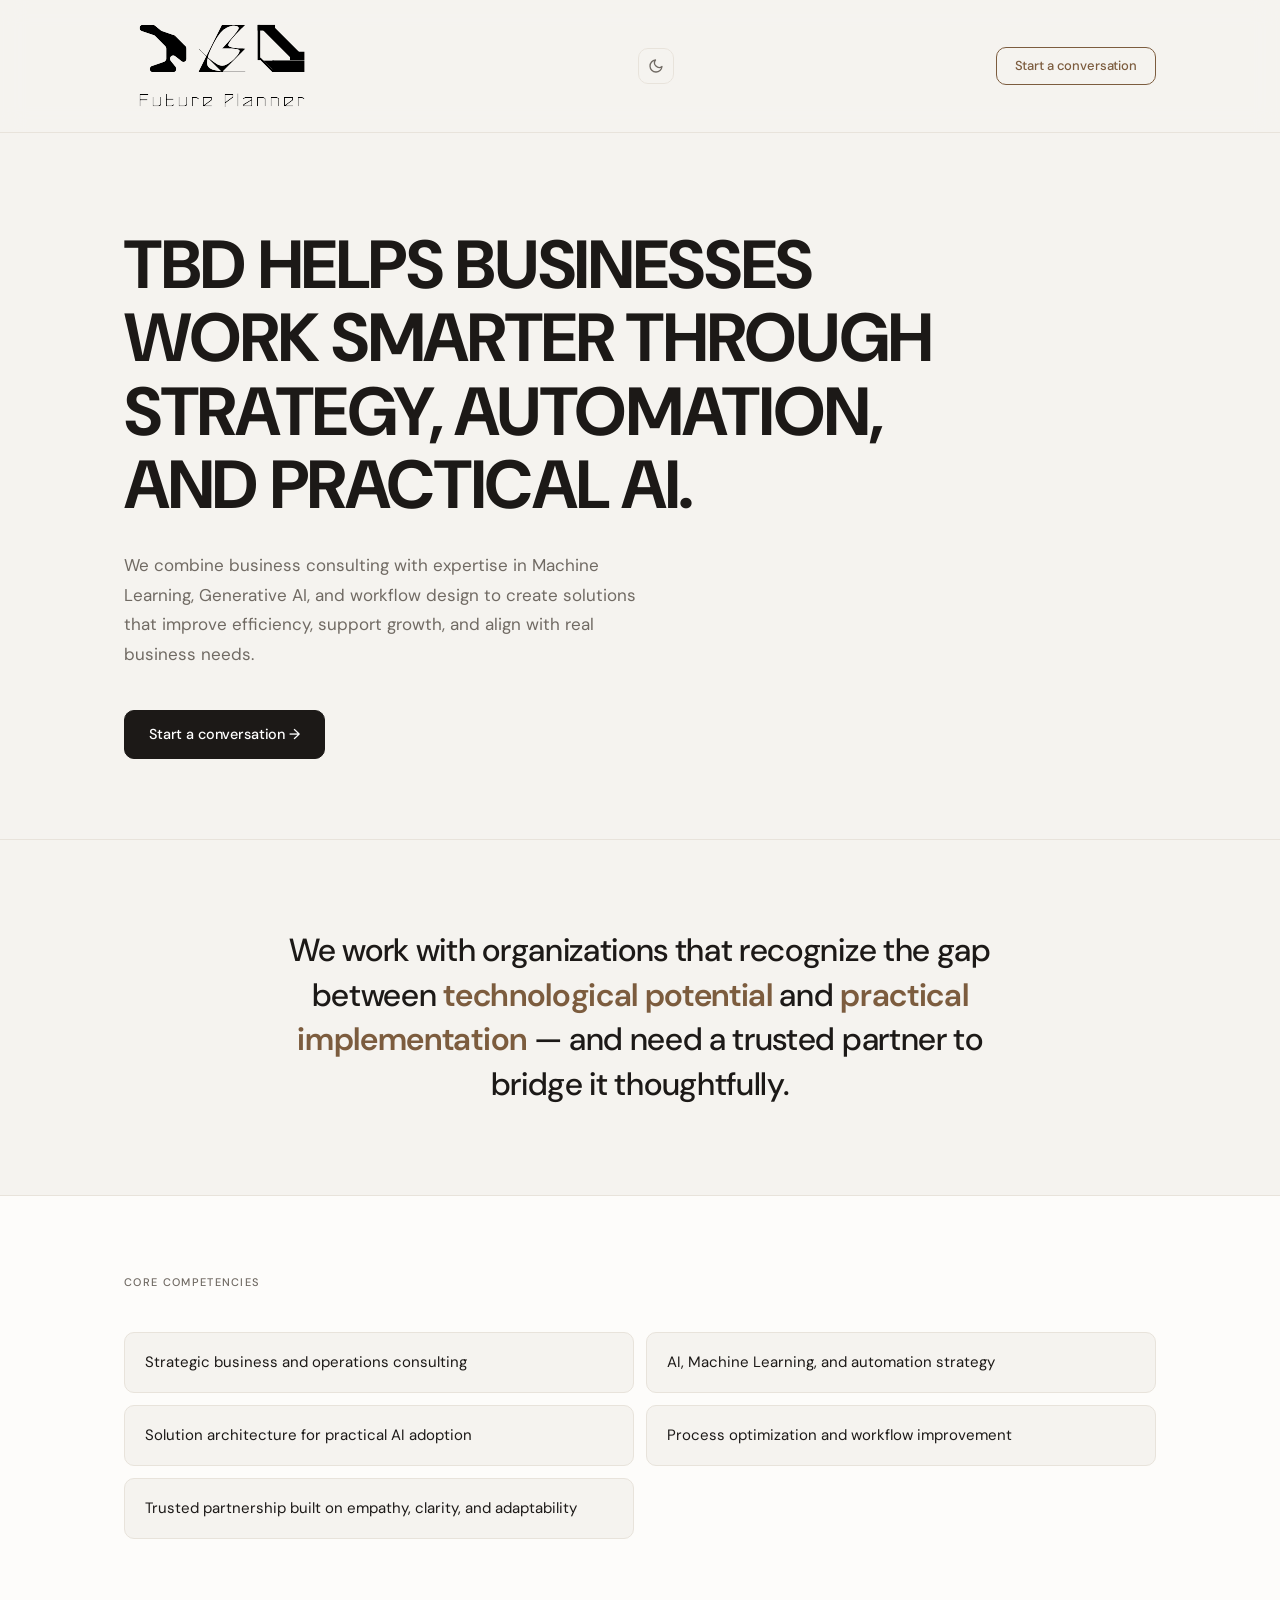
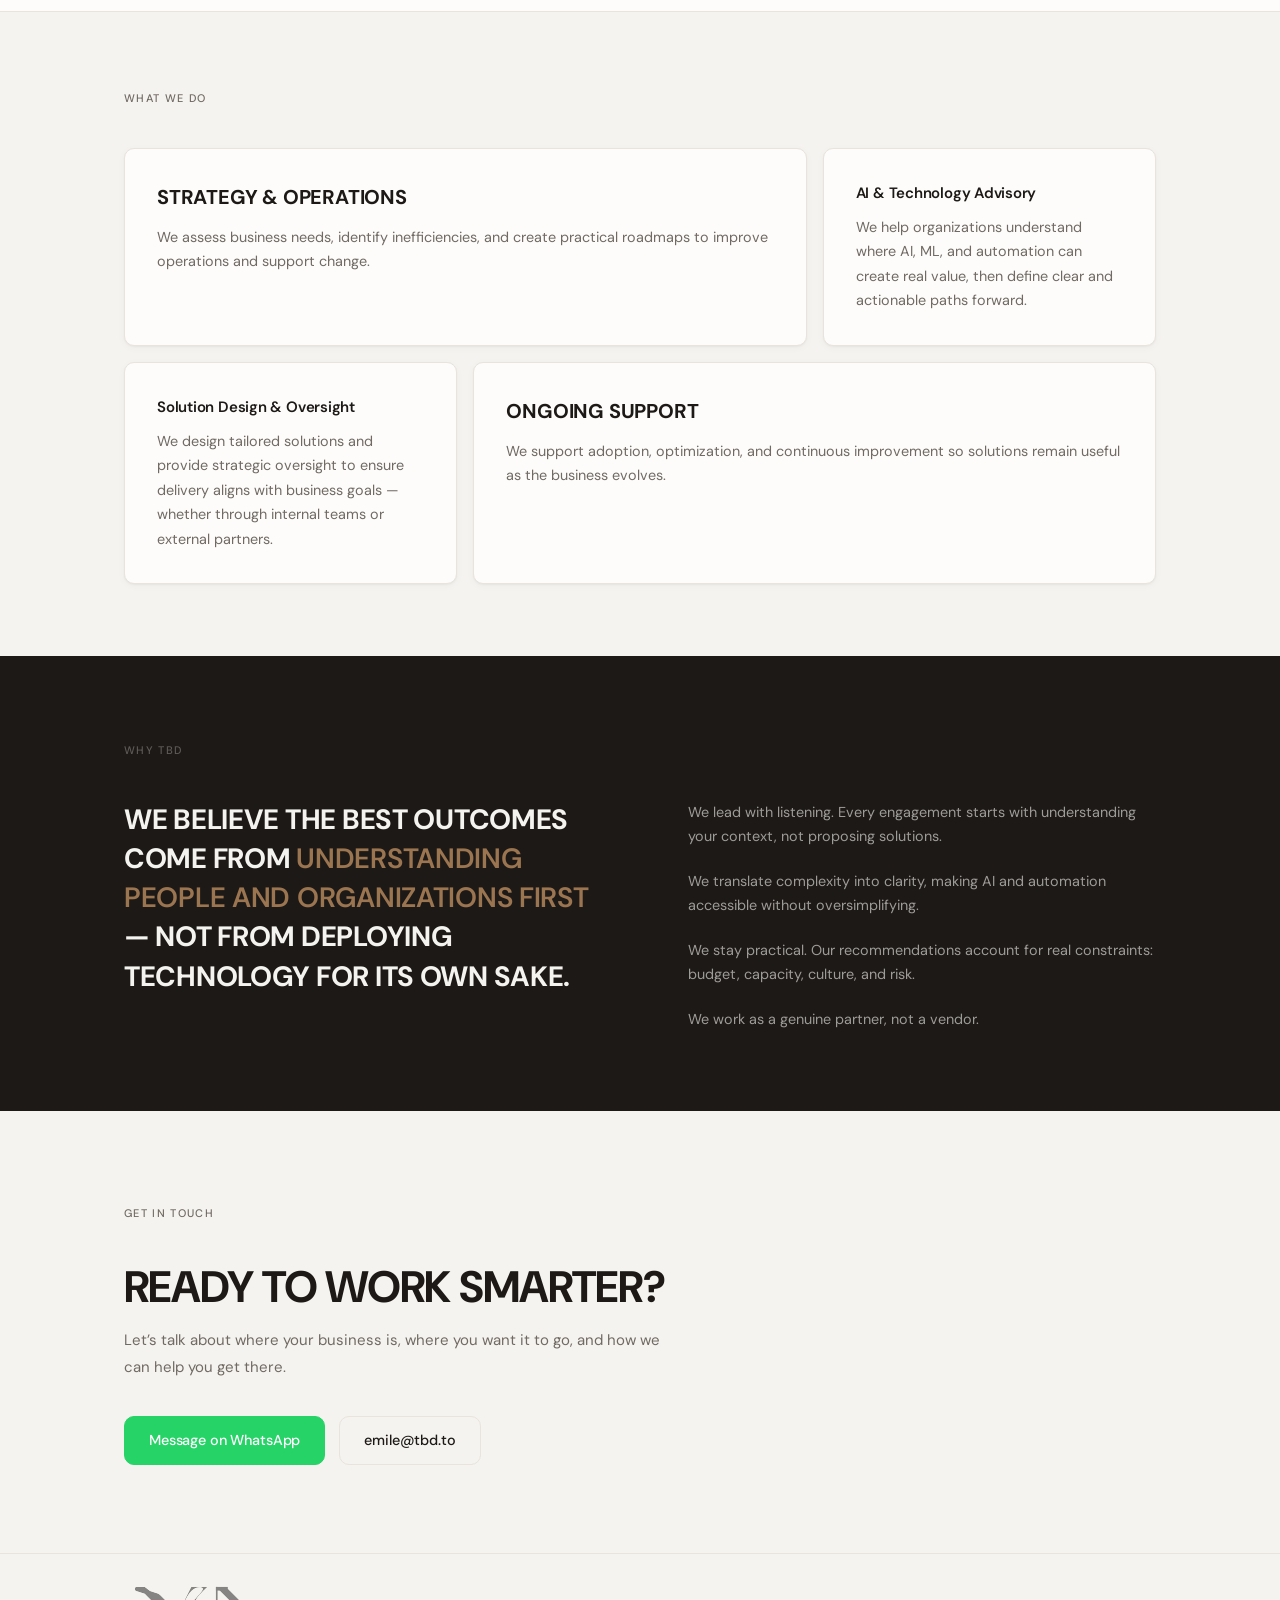
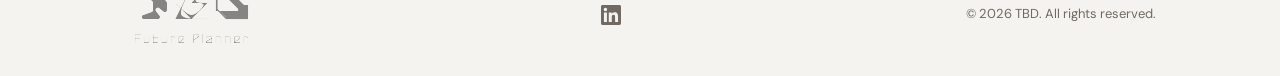
==== index.html @ f9df9155 "Add dark/light mode toggle with localStorage and prefers-color-scheme" ====
<!doctype html>
<html lang="en">
<head>
  <meta charset="utf-8">
  <title>TBD &#8212; Strategic Consulting</title>
  <meta name="viewport" content="width=device-width, initial-scale=1">
  <meta name="description" content="TBD helps businesses work smarter through strategy, automation, and practical AI.">
  <meta property="og:title" content="TBD &#8212; Strategic Consulting">
  <meta property="og:description" content="Strategy, automation, and practical AI for organizations that want to work smarter.">
  <meta property="og:type" content="website">
  <link rel="preconnect" href="https://fonts.googleapis.com">
  <link rel="preconnect" href="https://fonts.gstatic.com" crossorigin>
  <link href="https://fonts.googleapis.com/css2?family=DM+Sans:wght@300;400;500;700&display=swap" rel="stylesheet">
  <link rel="stylesheet" href="styles.css">
  <script>
    (function(){
      var stored = localStorage.getItem('theme');
      var preferred = window.matchMedia('(prefers-color-scheme: dark)').matches ? 'dark' : 'light';
      document.documentElement.setAttribute('data-theme', stored || preferred);
    })();
  </script>
</head>
<body>

  <nav aria-label="Site navigation">
    <div class="container">
      <div class="nav-inner">
        <a href="/" class="nav-logo" aria-label="TBD home">
          <img src="logo.svg" alt="TBD" class="nav-logo-img" width="243" height="122">
        </a>
        <button class="theme-toggle" id="theme-toggle" aria-label="Toggle dark mode">
          <svg class="icon-moon" xmlns="http://www.w3.org/2000/svg" width="16" height="16" viewBox="0 0 24 24" fill="none" stroke="currentColor" stroke-width="2" stroke-linecap="round" stroke-linejoin="round"><path d="M21 12.79A9 9 0 1111.21 3 7 7 0 0021 12.79z"/></svg>
          <svg class="icon-sun" xmlns="http://www.w3.org/2000/svg" width="16" height="16" viewBox="0 0 24 24" fill="none" stroke="currentColor" stroke-width="2" stroke-linecap="round" stroke-linejoin="round"><circle cx="12" cy="12" r="5"/><line x1="12" y1="1" x2="12" y2="3"/><line x1="12" y1="21" x2="12" y2="23"/><line x1="4.22" y1="4.22" x2="5.64" y2="5.64"/><line x1="18.36" y1="18.36" x2="19.78" y2="19.78"/><line x1="1" y1="12" x2="3" y2="12"/><line x1="21" y1="12" x2="23" y2="12"/><line x1="4.22" y1="19.78" x2="5.64" y2="18.36"/><line x1="18.36" y1="5.64" x2="19.78" y2="4.22"/></svg>
        </button>
        <a href="#contact" class="nav-cta">Start a conversation</a>
      </div>
    </div>
  </nav>

  <main>

    <!-- Hero -->
    <section class="hero" aria-labelledby="hero-heading">
      <div class="container">
<h1 id="hero-heading">
          TBD helps businesses work smarter through strategy, automation, and practical AI.
        </h1>
        <p class="hero-sub">
          We combine business consulting with expertise in Machine Learning, Generative AI,
          and workflow design to create solutions that improve efficiency, support growth,
          and align with real business needs.
        </p>
        <a href="#contact" class="btn btn-dark">Start a conversation &#8594;</a>
      </div>
    </section>

    <div class="section-rule" role="separator"></div>

    <!-- Positioning -->
    <section class="positioning" aria-label="About TBD">
      <div class="container">
        <p>
          We work with organizations that recognize the gap between
          <strong>technological potential</strong> and <strong>practical implementation</strong>
          &#8212; and need a trusted partner to bridge it thoughtfully.
        </p>
      </div>
    </section>

    <div class="section-rule" role="separator"></div>

    <!-- Core Competencies -->
    <section class="competencies" aria-labelledby="comp-heading">
      <div class="container">
        <p class="section-label" id="comp-heading">Core Competencies</p>
        <div class="comp-grid">
          <div class="comp-item">
<span>Strategic business and operations consulting</span>
          </div>
          <div class="comp-item">
<span>AI, Machine Learning, and automation strategy</span>
          </div>
          <div class="comp-item">
<span>Solution architecture for practical AI adoption</span>
          </div>
          <div class="comp-item">
<span>Process optimization and workflow improvement</span>
          </div>
          <div class="comp-item">
<span>Trusted partnership built on empathy, clarity, and adaptability</span>
          </div>
        </div>
      </div>
    </section>

    <div class="section-rule" role="separator"></div>

    <!-- Services -->
    <section class="services" aria-labelledby="services-heading">
      <div class="container">
        <p class="section-label" id="services-heading">What We Do</p>
        <div class="services-grid">
          <article class="service-card service-card--featured">
            <h3>Strategy &amp; Operations</h3>
            <p>We assess business needs, identify inefficiencies, and create practical roadmaps to improve operations and support change.</p>
          </article>
          <article class="service-card">
            <h3>AI &amp; Technology Advisory</h3>
            <p>We help organizations understand where AI, ML, and automation can create real value, then define clear and actionable paths forward.</p>
          </article>
          <article class="service-card">
            <h3>Solution Design &amp; Oversight</h3>
            <p>We design tailored solutions and provide strategic oversight to ensure delivery aligns with business goals &#8212; whether through internal teams or external partners.</p>
          </article>
          <article class="service-card service-card--featured">
            <h3>Ongoing Support</h3>
            <p>We support adoption, optimization, and continuous improvement so solutions remain useful as the business evolves.</p>
          </article>
        </div>
      </div>
    </section>

    <!-- Why TBD -->
    <section class="why" aria-labelledby="why-heading">
      <div class="container">
        <p class="section-label" id="why-heading">Why TBD</p>
        <div class="why-inner">
          <p class="why-lead">
            We believe the best outcomes come from
            <strong>understanding people and organizations first</strong> &#8212;
            not from deploying technology for its own sake.
          </p>
          <ul class="why-list" aria-label="Our principles">
            <li>We lead with listening. Every engagement starts with understanding your context, not proposing solutions.</li>
            <li>We translate complexity into clarity, making AI and automation accessible without oversimplifying.</li>
            <li>We stay practical. Our recommendations account for real constraints: budget, capacity, culture, and risk.</li>
            <li>We work as a genuine partner, not a vendor.</li>
          </ul>
        </div>
      </div>
    </section>

    <!-- Contact -->
    <section class="contact" id="contact" aria-labelledby="contact-heading">
      <div class="container">
        <div class="contact-inner">
          <p class="section-label" aria-hidden="true">Get in Touch</p>
          <h2 id="contact-heading">Ready to work smarter?</h2>
          <p class="contact-body">
            Let&#8217;s talk about where your business is, where you want it to go,
            and how we can help you get there.
          </p>
          <div class="contact-btns">
            <a href="https://wa.me/819054055632"
               class="btn btn-wa"
               target="_blank"
               rel="noopener noreferrer">
              Message on WhatsApp
            </a>
            <a href="mailto:emile@tbd.to" class="btn btn-outline">
              emile@tbd.to
            </a>
          </div>
        </div>
      </div>
    </section>

  </main>

  <footer>
    <div class="container">
      <div class="footer-inner">
        <img src="logo.svg" alt="TBD" class="footer-logo-img" width="176" height="88">
        <a href="https://www.linkedin.com/in/denichaud/" class="footer-linkedin" target="_blank" rel="noopener noreferrer" aria-label="LinkedIn"><svg xmlns="http://www.w3.org/2000/svg" width="20" height="20" viewBox="0 0 24 24" fill="currentColor"><path d="M20.447 20.452h-3.554v-5.569c0-1.328-.027-3.037-1.852-3.037-1.853 0-2.136 1.445-2.136 2.939v5.667H9.351V9h3.414v1.561h.046c.477-.9 1.637-1.85 3.37-1.85 3.601 0 4.267 2.37 4.267 5.455v6.286zM5.337 7.433a2.062 2.062 0 01-2.063-2.065 2.064 2.064 0 112.063 2.065zm1.782 13.019H3.555V9h3.564v11.452zM22.225 0H1.771C.792 0 0 .774 0 1.729v20.542C0 23.227.792 24 1.771 24h20.451C23.2 24 24 23.227 24 22.271V1.729C24 .774 23.2 0 22.222 0h.003z"/></svg></a>
        <span class="footer-copy">&#169; 2026 TBD. All rights reserved.</span>
      </div>
    </div>
  </footer>

  <script>
    document.getElementById('theme-toggle').addEventListener('click', function(){
      var next = document.documentElement.getAttribute('data-theme') === 'dark' ? 'light' : 'dark';
      document.documentElement.setAttribute('data-theme', next);
      localStorage.setItem('theme', next);
    });
  </script>
</body>
</html>
---- styles.css ----
/* ── DESIGN TOKENS ── */
:root {
  --bg:           #F5F3EF;
  --surface:      #FDFCFA;
  --text:         #1C1917;
  --muted:        #706A63;
  --accent:       #7C5C3E;
  --accent-h:     #9B7450;
  --border:       #E8E3DB;
  --dark-bg:      #1C1917;
  --max-w:        1080px;
  --font:         'DM Sans', system-ui, -apple-system, sans-serif;
  --font-display: 'DM Sans', ui-sans-serif, system-ui, -apple-system, sans-serif;
  --shadow-sm:    0 1px 2px rgba(0,0,0,0.04), 0 2px 8px rgba(0,0,0,0.03);
  --shadow-md:    0 4px 12px rgba(0,0,0,0.07), 0 12px 32px rgba(0,0,0,0.05);
  --radius:       10px;
}

/* ── RESET ── */
*, *::before, *::after { box-sizing: border-box; margin: 0; padding: 0; }

/* ── BASE ── */
html { scroll-behavior: smooth; }

body {
  font-family: var(--font);
  background: var(--bg);
  color: var(--text);
  line-height: 1.6;
  -webkit-font-smoothing: antialiased;
}

/* ── LAYOUT ── */
.container {
  max-width: var(--max-w);
  margin: 0 auto;
  padding: 0 1.5rem;
}

/* ── TYPOGRAPHY UTILITIES ── */
.section-label {
  display: inline-flex;
  align-items: center;
  gap: 0.5rem;
  font-size: 0.6875rem;
  font-weight: 500;
  letter-spacing: 0.12em;
  text-transform: uppercase;
  color: var(--muted);
  margin-bottom: 2.5rem;
}

.section-rule {
  height: 1px;
  background: var(--border);
}

/* ── BUTTONS ── */
.btn {
  display: inline-flex;
  align-items: center;
  gap: 0.4rem;
  font-size: 0.9rem;
  font-weight: 500;
  font-family: var(--font);
  text-decoration: none;
  padding: 0.75rem 1.5rem;
  border-radius: var(--radius);
  transition: background 0.18s, color 0.18s, border-color 0.18s, transform 0.18s;
  cursor: pointer;
  letter-spacing: -0.01em;
}
.btn:active { transform: scale(0.98); }

.btn-dark {
  background: var(--text);
  color: #fff;
  border: 1px solid var(--text);
}
.btn-dark:hover,
.btn-dark:focus-visible {
  background: var(--accent);
  border-color: var(--accent);
  outline: none;
}

.btn-wa {
  background: #25D366;
  color: #fff;
  border: 1px solid #25D366;
}
.btn-wa:hover,
.btn-wa:focus-visible {
  background: #1eba57;
  border-color: #1eba57;
  outline: none;
}

.btn-outline {
  background: transparent;
  color: var(--text);
  border: 1px solid var(--border);
}
.btn-outline:hover,
.btn-outline:focus-visible {
  border-color: var(--muted);
  outline: none;
}

/* ── NAV ── */
nav {
  position: sticky;
  top: 0;
  z-index: 100;
  background: rgba(245, 243, 239, 0.88);
  backdrop-filter: blur(12px);
  -webkit-backdrop-filter: blur(12px);
  border-bottom: 1px solid var(--border);
}

.nav-inner {
  display: flex;
  align-items: center;
  justify-content: space-between;
  padding: 1.125rem 0;
}

.nav-logo {
  display: flex;
  align-items: center;
  text-decoration: none;
  flex-shrink: 0;
}
.nav-logo:focus-visible { outline: 2px solid var(--accent); border-radius: 4px; }

.nav-logo-img {
  height: 96px;
  width: auto;
  max-width: 243px;
  display: block;
}

.nav-cta {
  font-size: 0.8125rem;
  font-weight: 500;
  color: var(--accent);
  text-decoration: none;
  padding: 0.5rem 1.125rem;
  border: 1px solid currentColor;
  border-radius: var(--radius);
  transition: background 0.18s, color 0.18s;
  letter-spacing: -0.01em;
}
.nav-cta:hover,
.nav-cta:focus-visible {
  background: var(--accent);
  color: #fff;
  outline: none;
}

/* ── HERO ── */
.hero { padding: 6rem 0 5rem; }

.hero h1 {
  font-family: var(--font-display);
  font-size: clamp(2.5rem, 5.5vw, 4.25rem);
  font-weight: 700;
  line-height: 1.08;
  letter-spacing: -0.02em;
  text-transform: uppercase;
  max-width: 820px;
  margin-bottom: 1.75rem;
}

.hero-sub {
  font-size: clamp(0.9375rem, 1.8vw, 1.0625rem);
  color: var(--muted);
  max-width: 520px;
  line-height: 1.75;
  margin-bottom: 2.5rem;
}

/* ── POSITIONING — editorial pull quote ── */
.positioning {
  padding: 5.5rem 0;
  text-align: center;
}

.positioning p {
  font-family: var(--font-display);
  font-size: clamp(1.375rem, 3vw, 2rem);
  font-weight: 500;
  line-height: 1.4;
  letter-spacing: -0.01em;
  max-width: 780px;
  margin: 0 auto;
  color: var(--text);
}

.positioning strong {
  font-weight: 600;
  color: var(--accent);
}

/* ── COMPETENCIES ── */
.competencies {
  padding: 4.5rem 0;
  background: var(--surface);
}

.comp-grid {
  display: grid;
  gap: 0.75rem;
  grid-template-columns: 1fr;
}

.comp-item {
  display: flex;
  align-items: flex-start;
  gap: 0.875rem;
  padding: 1.125rem 1.25rem;
  border: 1px solid var(--border);
  border-radius: var(--radius);
  background: var(--bg);
  font-size: 0.9375rem;
  line-height: 1.55;
  transition: border-color 0.2s, background 0.2s;
}
.comp-item:hover {
  border-color: var(--accent);
  background: #FAF7F3;
}


/* ── SERVICES ── */
.services { padding: 4.5rem 0; }

.services-grid {
  display: grid;
  gap: 1rem;
  grid-template-columns: 1fr;
}

.service-card {
  padding: 2rem;
  background: var(--surface);
  border: 1px solid var(--border);
  border-radius: var(--radius);
  box-shadow: var(--shadow-sm);
  transition: transform 0.22s ease, box-shadow 0.22s ease, border-color 0.22s ease;
}
.service-card:hover {
  transform: translateY(-2px);
  box-shadow: var(--shadow-md);
  border-color: #D8D0C6;
}

.service-card h3 {
  font-size: 0.9375rem;
  font-weight: 600;
  letter-spacing: -0.015em;
  margin-bottom: 0.625rem;
  color: var(--text);
}

.service-card p {
  font-size: 0.9rem;
  color: var(--muted);
  line-height: 1.7;
}

/* Featured cards (bento spans) get a richer feel */
.service-card--featured h3 {
  font-family: var(--font-display);
  font-size: 1.25rem;
  font-weight: 700;
  letter-spacing: -0.01em;
  text-transform: uppercase;
  margin-bottom: 0.75rem;
}

/* ── WHY TBD ── */
.why {
  padding: 5rem 0;
  background: var(--dark-bg);
  color: #F5F3EF;
}

.why .section-label {
  color: rgba(245, 243, 239, 0.3);
}
.why .section-label::before {
  background: rgba(245, 243, 239, 0.15);
}

.why-inner {
  display: grid;
  grid-template-columns: 1fr;
  gap: 3rem;
}

.why-lead {
  font-family: var(--font-display);
  font-size: clamp(1.25rem, 2.8vw, 1.75rem);
  font-weight: 700;
  line-height: 1.4;
  letter-spacing: -0.01em;
  text-transform: uppercase;
}
.why-lead strong {
  font-weight: 600;
  color: var(--accent-h);
}

.why-list {
  list-style: none;
  display: flex;
  flex-direction: column;
  gap: 1.25rem;
}

.why-list li {
  display: flex;
  align-items: flex-start;
  gap: 0.875rem;
  font-size: 0.9rem;
  color: rgba(245, 243, 239, 0.6);
  line-height: 1.7;
}


/* ── CONTACT ── */
.contact { padding: 5.5rem 0; }
.contact-inner { max-width: 560px; }

.contact h2 {
  font-family: var(--font-display);
  font-size: clamp(1.875rem, 4vw, 2.75rem);
  font-weight: 700;
  letter-spacing: -0.02em;
  text-transform: uppercase;
  line-height: 1.1;
  margin-bottom: 1rem;
}

.contact-body {
  font-size: 0.9375rem;
  color: var(--muted);
  margin-bottom: 2.25rem;
  line-height: 1.75;
}

.contact-btns {
  display: flex;
  flex-wrap: wrap;
  gap: 0.875rem;
}

/* ── FOOTER ── */
footer {
  border-top: 1px solid var(--border);
  padding: 1.75rem 0;
}

.footer-inner {
  display: flex;
  align-items: center;
  justify-content: space-between;
  flex-wrap: wrap;
  gap: 0.75rem;
}

.footer-logo-img {
  height: 66px;
  width: auto;
  max-width: 176px;
  display: block;
  opacity: 0.45;
}

.footer-copy {
  font-size: 0.8125rem;
  color: var(--muted);
}

/* ── RESPONSIVE ── */
@media (min-width: 560px) {
  .comp-grid { grid-template-columns: 1fr 1fr; }
}

@media (min-width: 720px) {
  .services-grid {
    grid-template-columns: repeat(3, 1fr);
  }
  .service-card:nth-child(1),
  .service-card:nth-child(4) {
    grid-column: span 2;
  }

  .why-inner { grid-template-columns: 1fr 1fr; gap: 6rem; align-items: start; }
}

/* ── FOOTER LINKEDIN ── */
.footer-linkedin {
  color: var(--muted);
  transition: color 0.18s;
  display: inline-flex;
  align-items: center;
}
.footer-linkedin:hover,
.footer-linkedin:focus-visible {
  color: var(--accent);
  outline: none;
}

/* ── DARK MODE ── */
[data-theme="dark"] {
  --bg:      #1C1917;
  --surface: #252220;
  --text:    #F5F3EF;
  --muted:   rgba(245,243,239,0.5);
  --accent:  #9B7450;
  --accent-h:#B8916A;
  --border:  #38322C;
}

[data-theme="dark"] nav {
  background: rgba(28,25,23,0.88);
}

[data-theme="dark"] .comp-item:hover { background: #2A2521; }

[data-theme="dark"] .service-card:hover { border-color: #4A3F36; }

[data-theme="dark"] .why {
  background: var(--surface);
  color: var(--text);
}
[data-theme="dark"] .why .section-label {
  color: var(--muted);
}
[data-theme="dark"] .why .section-label::before {
  background: var(--border);
}
[data-theme="dark"] .why-list li {
  color: var(--muted);
}

/* ── THEME TOGGLE ── */
.theme-toggle {
  background: none;
  border: 1px solid var(--border);
  border-radius: var(--radius);
  color: var(--muted);
  cursor: pointer;
  display: flex;
  align-items: center;
  justify-content: center;
  width: 2.25rem;
  height: 2.25rem;
  transition: border-color 0.18s, color 0.18s;
  flex-shrink: 0;
}
.theme-toggle:hover,
.theme-toggle:focus-visible {
  border-color: var(--accent);
  color: var(--accent);
  outline: none;
}
.theme-toggle .icon-sun  { display: none; }
.theme-toggle .icon-moon { display: block; }
[data-theme="dark"] .theme-toggle .icon-sun  { display: block; }
[data-theme="dark"] .theme-toggle .icon-moon { display: none; }
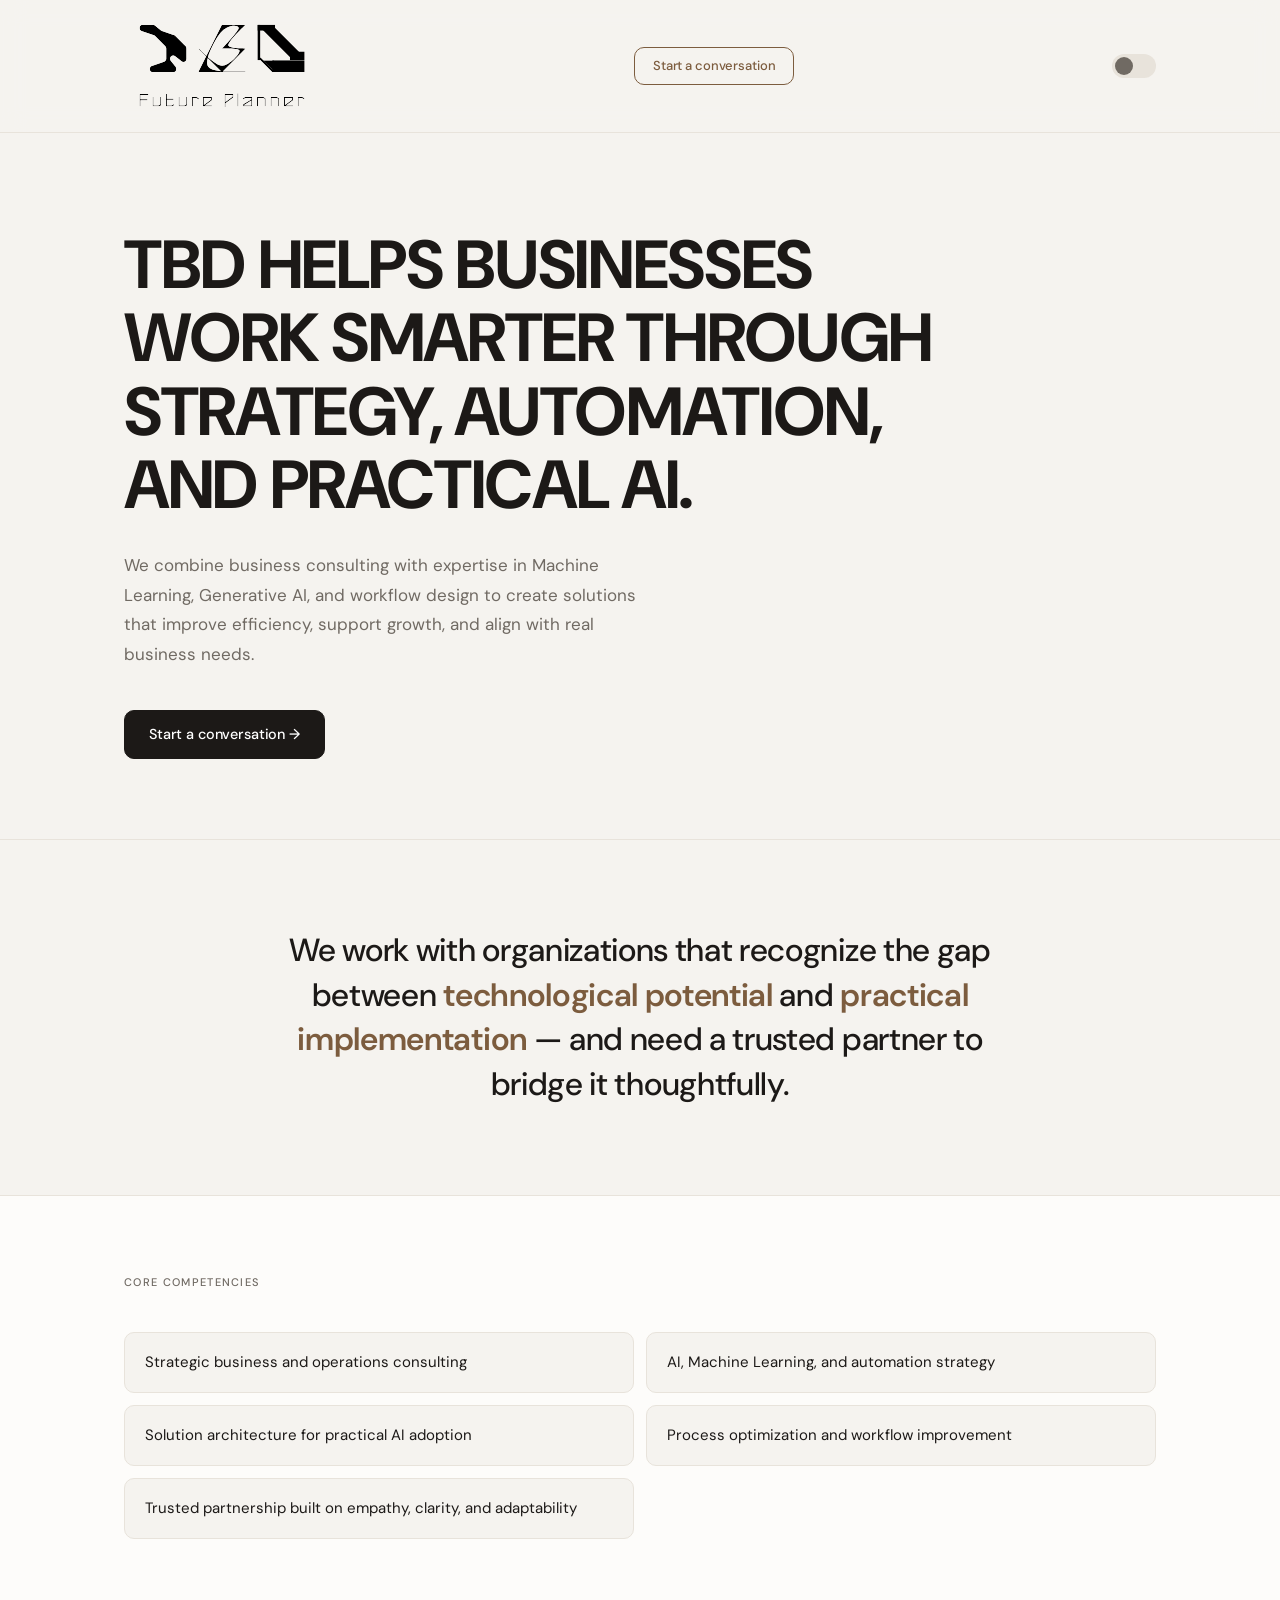
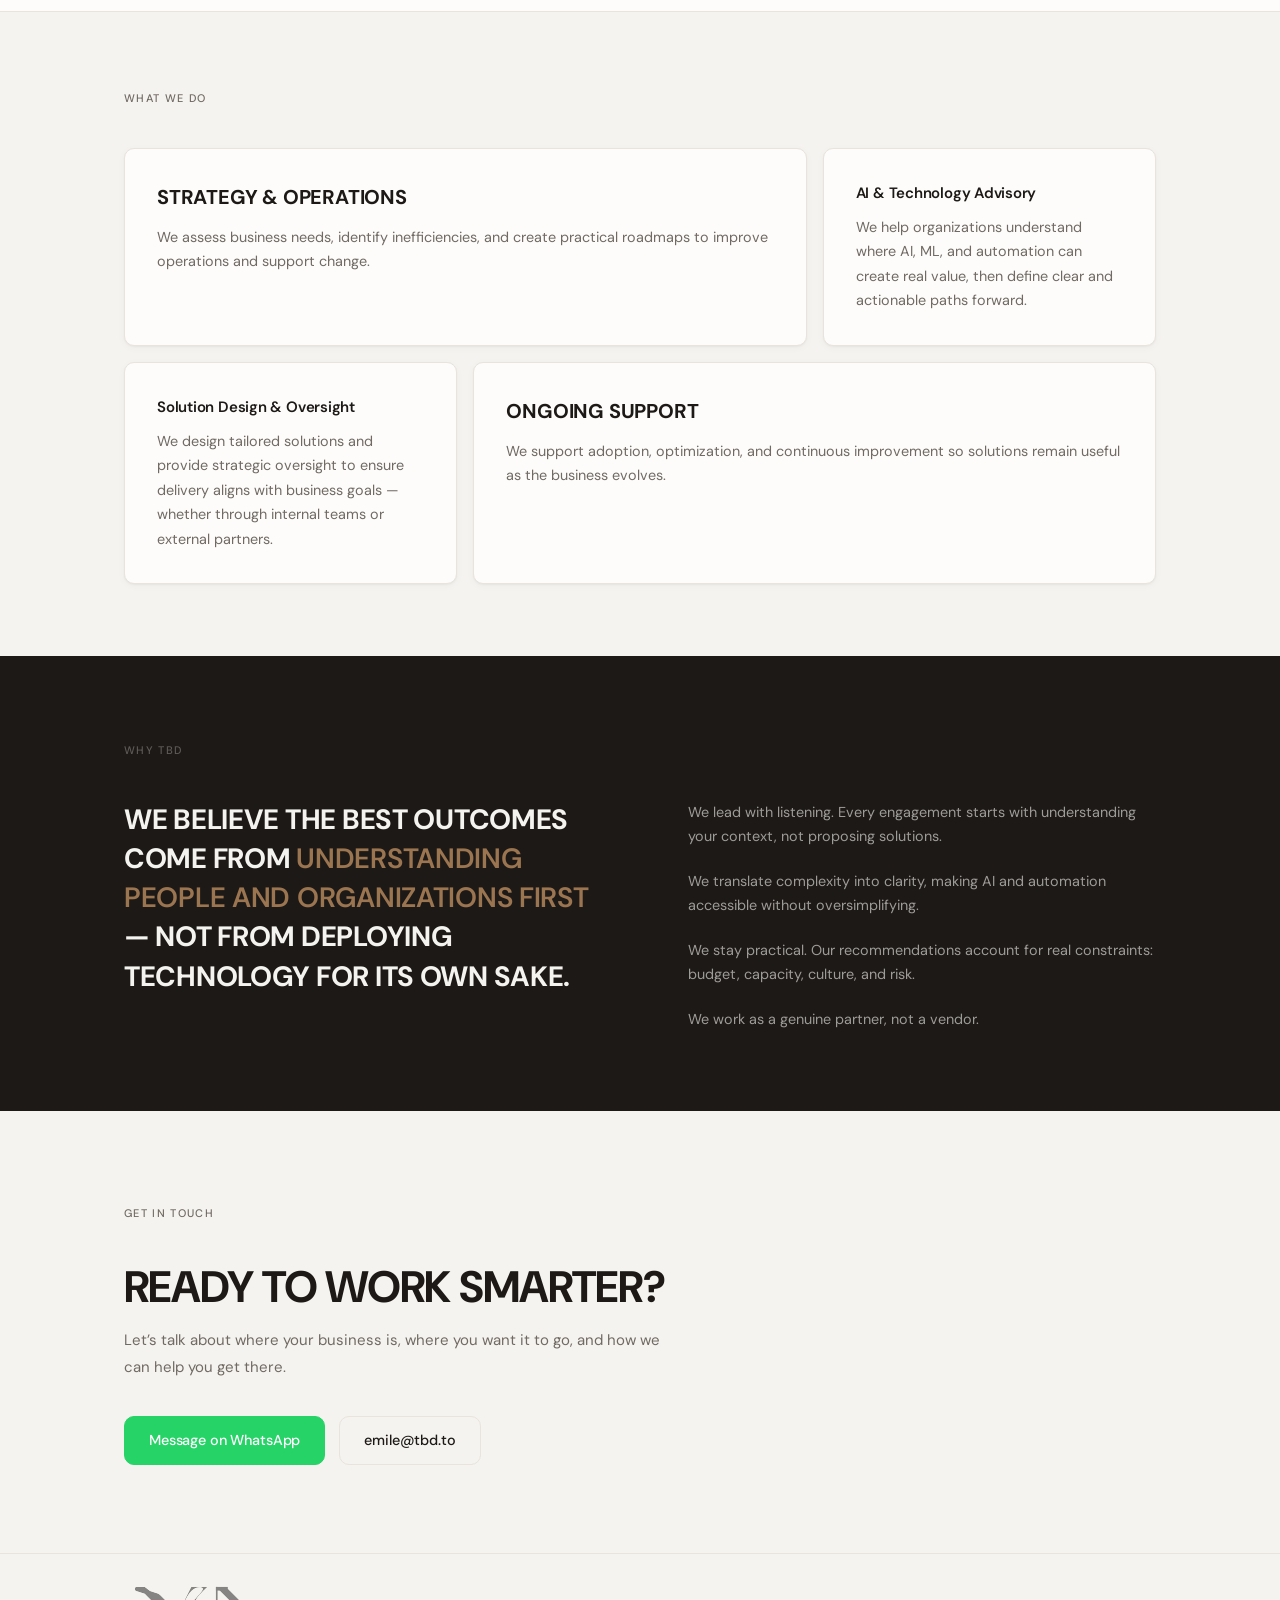
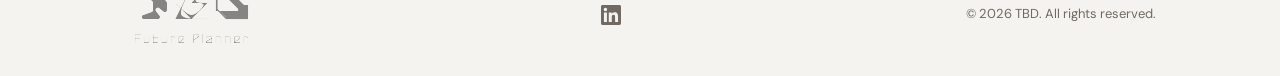
==== commit f1bb27e4: "Replace dark mode toggle with clean pill slider, move to nav far right" ====
--- a/index.html
+++ b/index.html
@@ -28,11 +28,8 @@
         <a href="/" class="nav-logo" aria-label="TBD home">
           <img src="logo.svg" alt="TBD" class="nav-logo-img" width="243" height="122">
         </a>
-        <button class="theme-toggle" id="theme-toggle" aria-label="Toggle dark mode">
-          <svg class="icon-moon" xmlns="http://www.w3.org/2000/svg" width="16" height="16" viewBox="0 0 24 24" fill="none" stroke="currentColor" stroke-width="2" stroke-linecap="round" stroke-linejoin="round"><path d="M21 12.79A9 9 0 1111.21 3 7 7 0 0021 12.79z"/></svg>
-          <svg class="icon-sun" xmlns="http://www.w3.org/2000/svg" width="16" height="16" viewBox="0 0 24 24" fill="none" stroke="currentColor" stroke-width="2" stroke-linecap="round" stroke-linejoin="round"><circle cx="12" cy="12" r="5"/><line x1="12" y1="1" x2="12" y2="3"/><line x1="12" y1="21" x2="12" y2="23"/><line x1="4.22" y1="4.22" x2="5.64" y2="5.64"/><line x1="18.36" y1="18.36" x2="19.78" y2="19.78"/><line x1="1" y1="12" x2="3" y2="12"/><line x1="21" y1="12" x2="23" y2="12"/><line x1="4.22" y1="19.78" x2="5.64" y2="18.36"/><line x1="18.36" y1="5.64" x2="19.78" y2="4.22"/></svg>
-        </button>
         <a href="#contact" class="nav-cta">Start a conversation</a>
+        <button class="theme-toggle" id="theme-toggle" aria-label="Toggle dark mode"></button>
       </div>
     </div>
   </nav>
--- a/styles.css
+++ b/styles.css
@@ -446,28 +446,35 @@
   color: var(--muted);
 }
 
+
 /* ── THEME TOGGLE ── */
 .theme-toggle {
-  background: none;
-  border: 1px solid var(--border);
-  border-radius: var(--radius);
-  color: var(--muted);
+  position: relative;
+  width: 44px;
+  height: 24px;
+  background: var(--border);
+  border-radius: 12px;
+  border: none;
   cursor: pointer;
-  display: flex;
-  align-items: center;
-  justify-content: center;
-  width: 2.25rem;
-  height: 2.25rem;
-  transition: border-color 0.18s, color 0.18s;
   flex-shrink: 0;
-}
-.theme-toggle:hover,
-.theme-toggle:focus-visible {
-  border-color: var(--accent);
-  color: var(--accent);
-  outline: none;
-}
-.theme-toggle .icon-sun  { display: none; }
-.theme-toggle .icon-moon { display: block; }
-[data-theme="dark"] .theme-toggle .icon-sun  { display: block; }
-[data-theme="dark"] .theme-toggle .icon-moon { display: none; }
+  transition: background 0.25s;
+  padding: 0;
+}
+.theme-toggle::after {
+  content: '';
+  position: absolute;
+  top: 3px;
+  left: 3px;
+  width: 18px;
+  height: 18px;
+  border-radius: 50%;
+  background: var(--muted);
+  transition: transform 0.25s, background 0.25s;
+}
+.theme-toggle:focus-visible { outline: 2px solid var(--accent); outline-offset: 2px; }
+
+[data-theme="dark"] .theme-toggle { background: var(--accent); }
+[data-theme="dark"] .theme-toggle::after {
+  transform: translateX(20px);
+  background: #fff;
+}
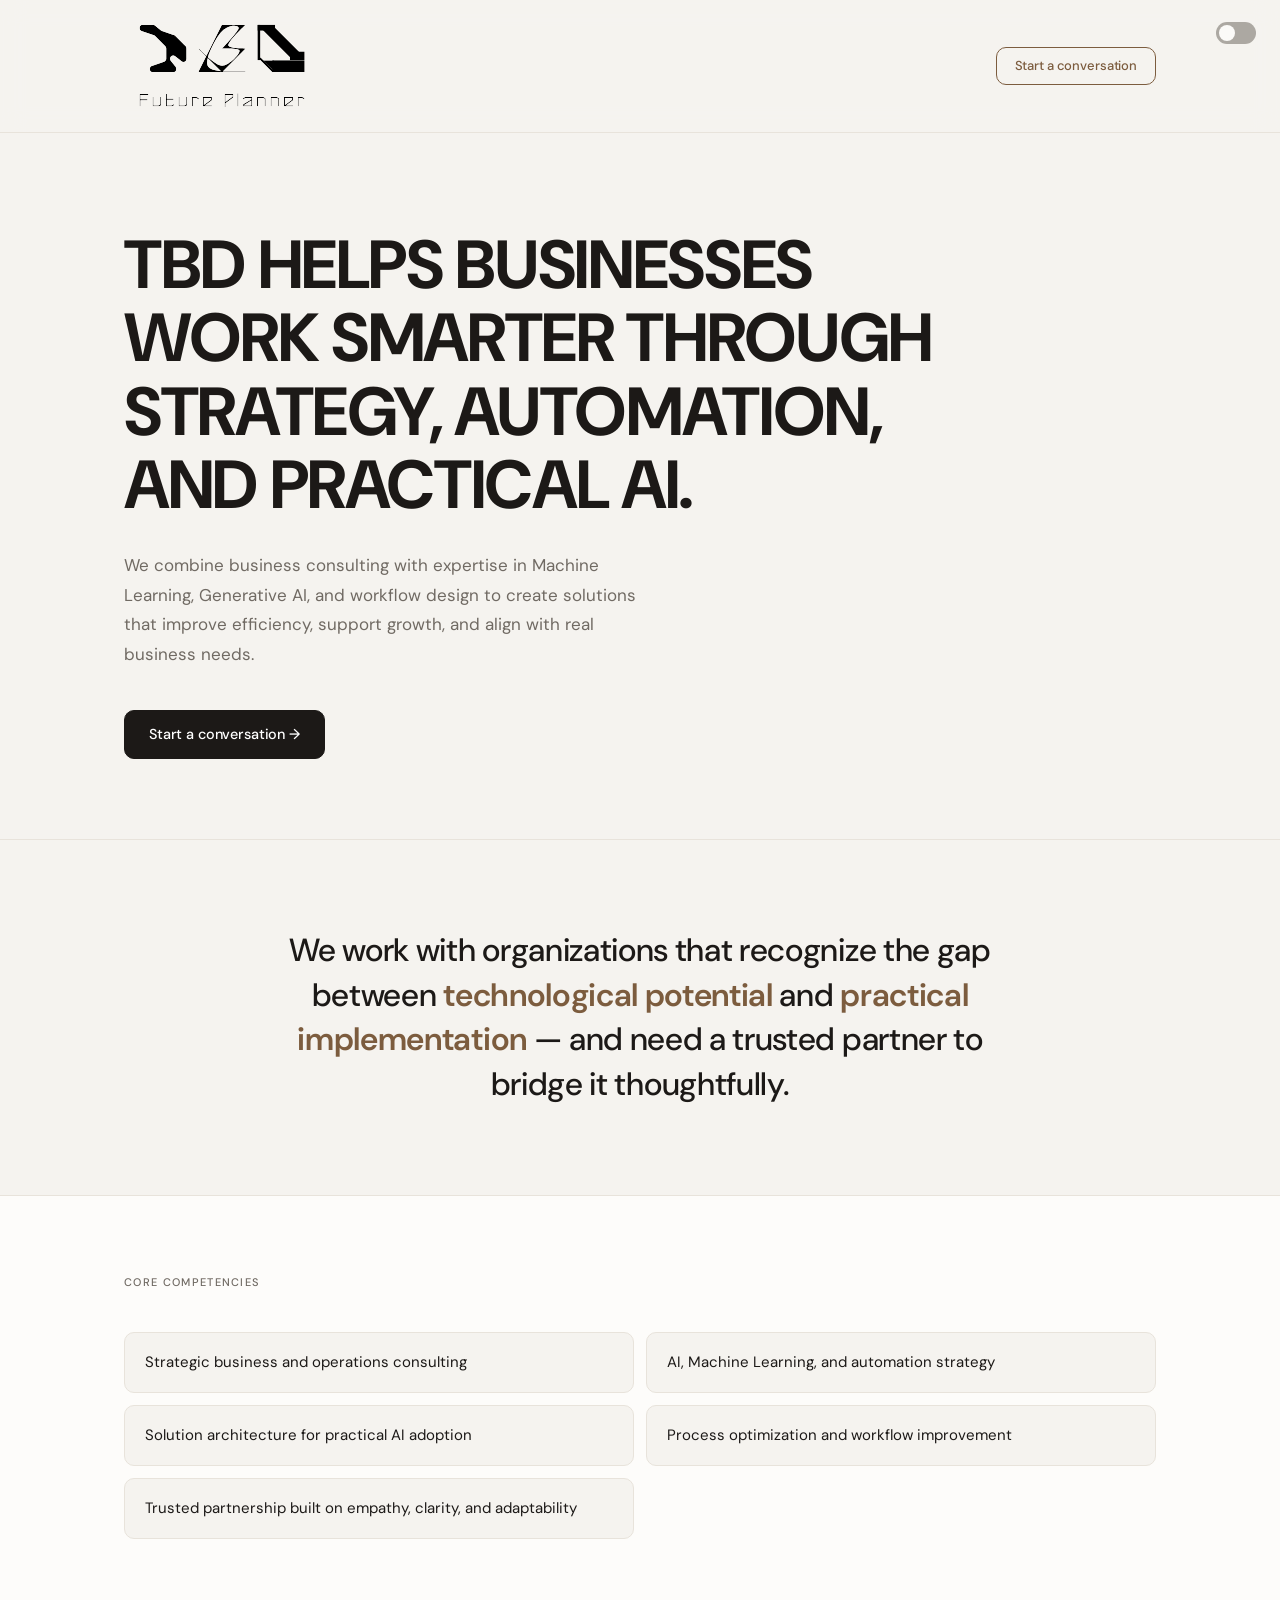
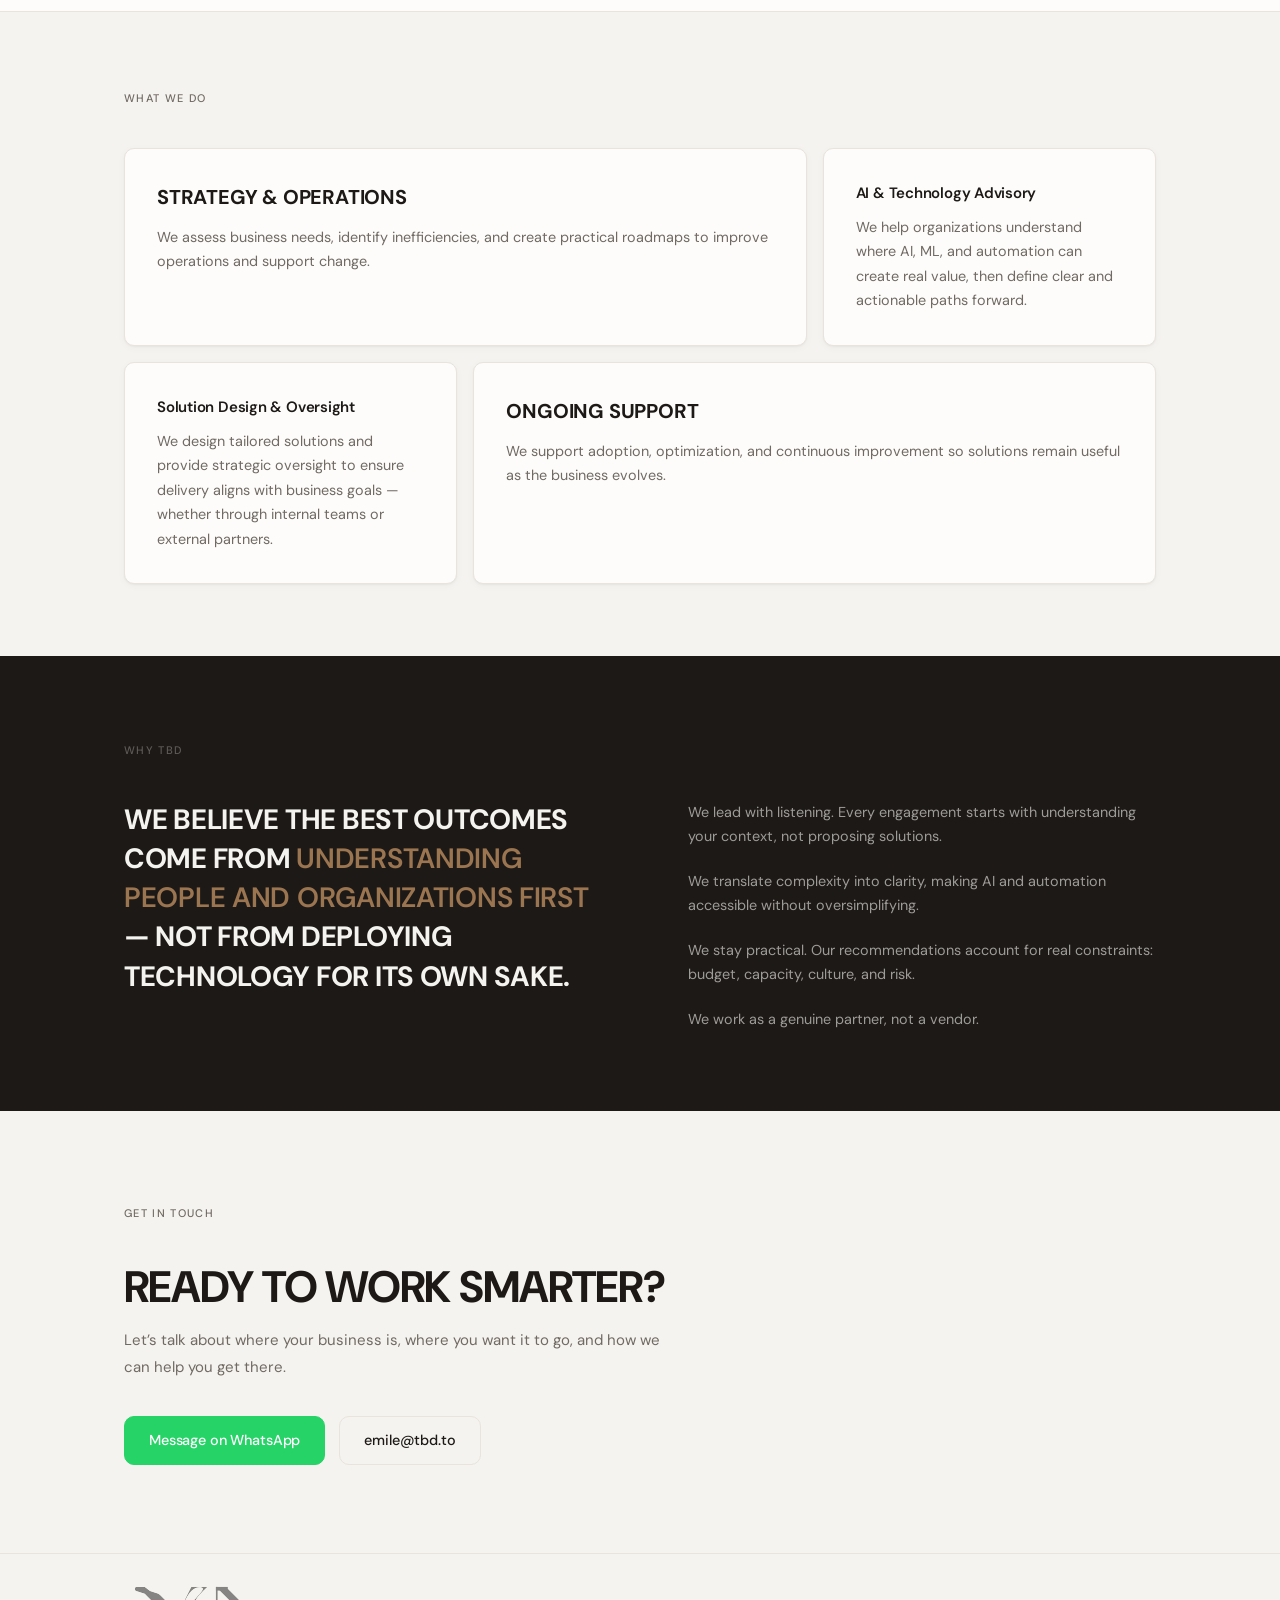
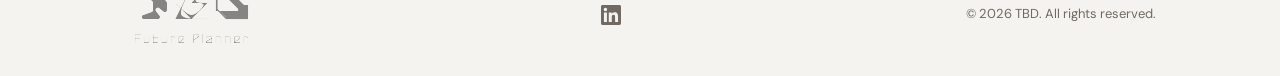
==== commit 828b31fb: "Make dark mode toggle fixed position, subtle, no layout impact" ====
--- a/index.html
+++ b/index.html
@@ -29,10 +29,10 @@
           <img src="logo.svg" alt="TBD" class="nav-logo-img" width="243" height="122">
         </a>
         <a href="#contact" class="nav-cta">Start a conversation</a>
-        <button class="theme-toggle" id="theme-toggle" aria-label="Toggle dark mode"></button>
       </div>
     </div>
   </nav>
+  <button class="theme-toggle" id="theme-toggle" aria-label="Toggle dark mode"></button>
 
   <main>
 
--- a/styles.css
+++ b/styles.css
@@ -449,32 +449,32 @@
 
 /* ── THEME TOGGLE ── */
 .theme-toggle {
-  position: relative;
-  width: 44px;
-  height: 24px;
-  background: var(--border);
-  border-radius: 12px;
+  position: fixed;
+  top: 1.375rem;
+  right: 1.5rem;
+  z-index: 200;
+  width: 40px;
+  height: 22px;
+  background: var(--muted);
+  border-radius: 11px;
   border: none;
   cursor: pointer;
-  flex-shrink: 0;
   transition: background 0.25s;
   padding: 0;
-}
+  opacity: 0.55;
+}
+.theme-toggle:hover { opacity: 1; }
+.theme-toggle:focus-visible { outline: 2px solid var(--accent); outline-offset: 2px; }
 .theme-toggle::after {
   content: '';
   position: absolute;
   top: 3px;
   left: 3px;
-  width: 18px;
-  height: 18px;
+  width: 16px;
+  height: 16px;
   border-radius: 50%;
-  background: var(--muted);
-  transition: transform 0.25s, background 0.25s;
-}
-.theme-toggle:focus-visible { outline: 2px solid var(--accent); outline-offset: 2px; }
-
+  background: #fff;
+  transition: transform 0.25s;
+}
 [data-theme="dark"] .theme-toggle { background: var(--accent); }
-[data-theme="dark"] .theme-toggle::after {
-  transform: translateX(20px);
-  background: #fff;
-}
+[data-theme="dark"] .theme-toggle::after { transform: translateX(18px); }
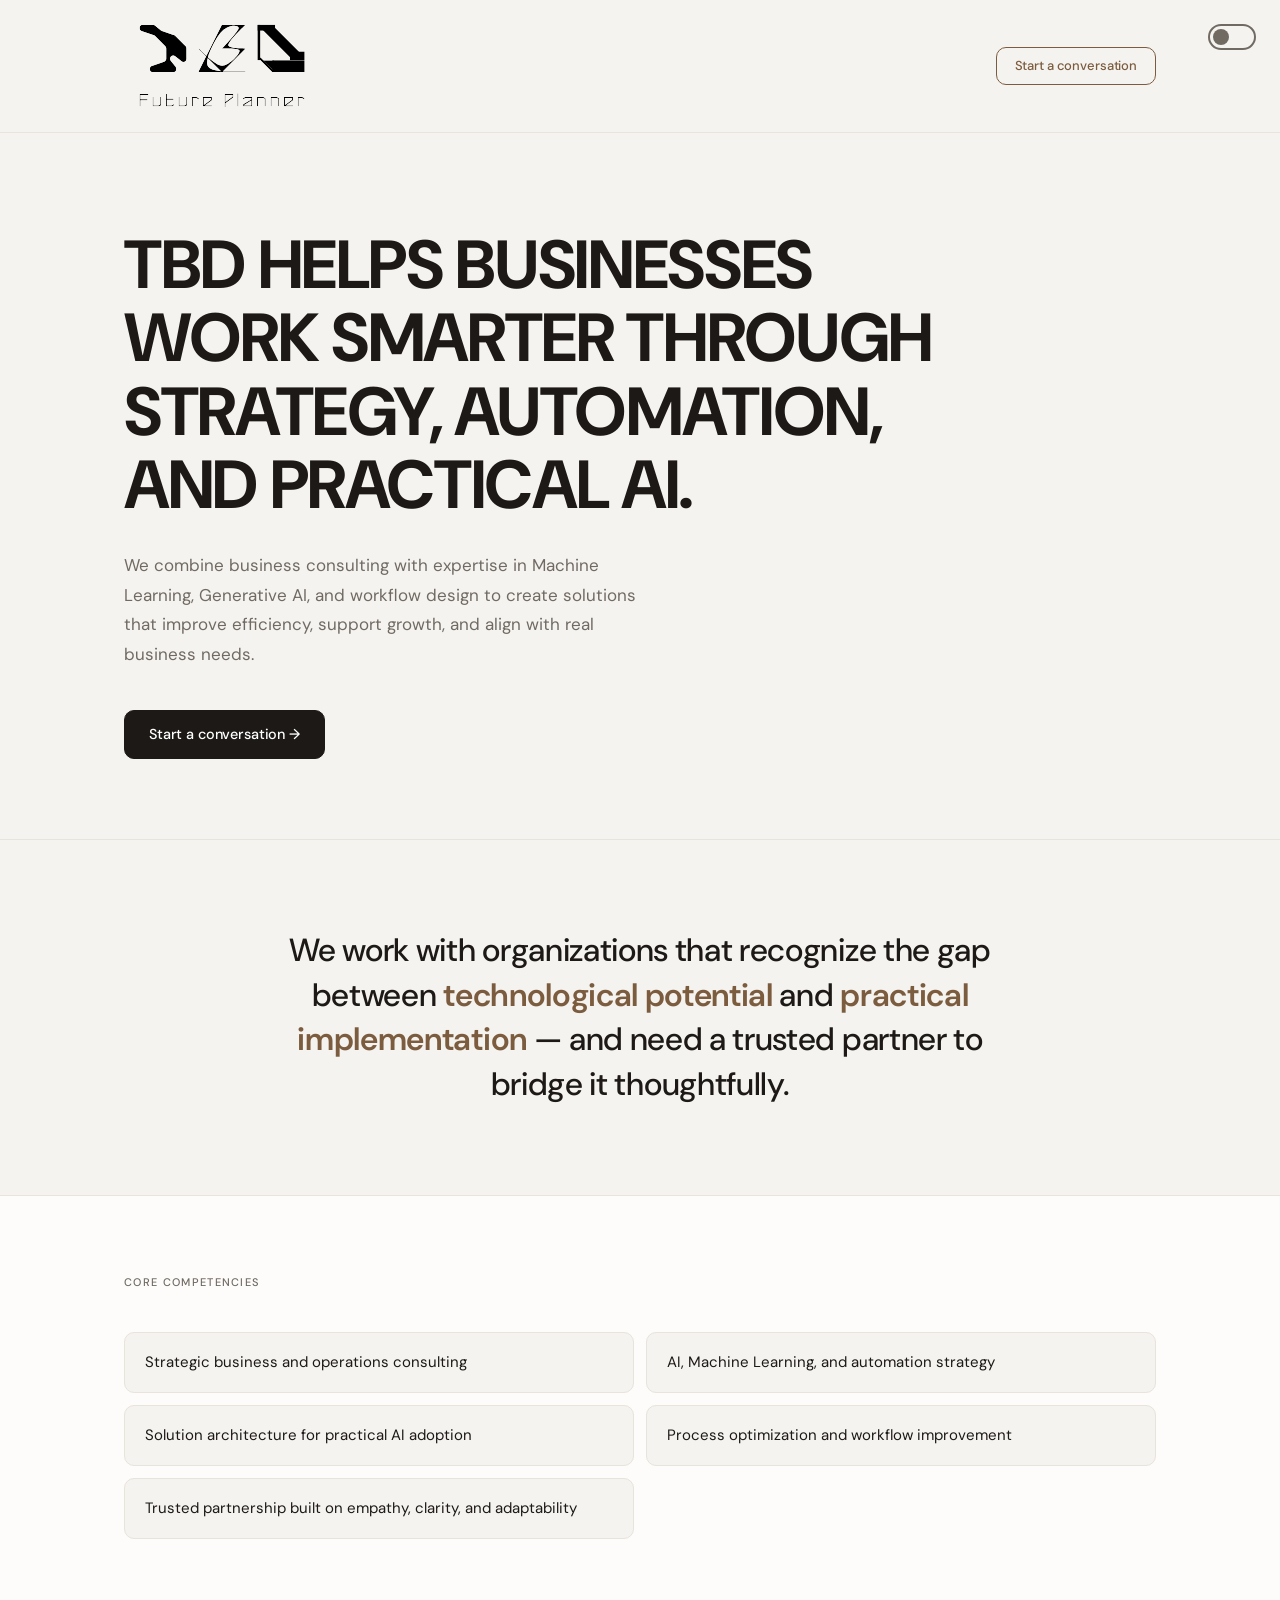
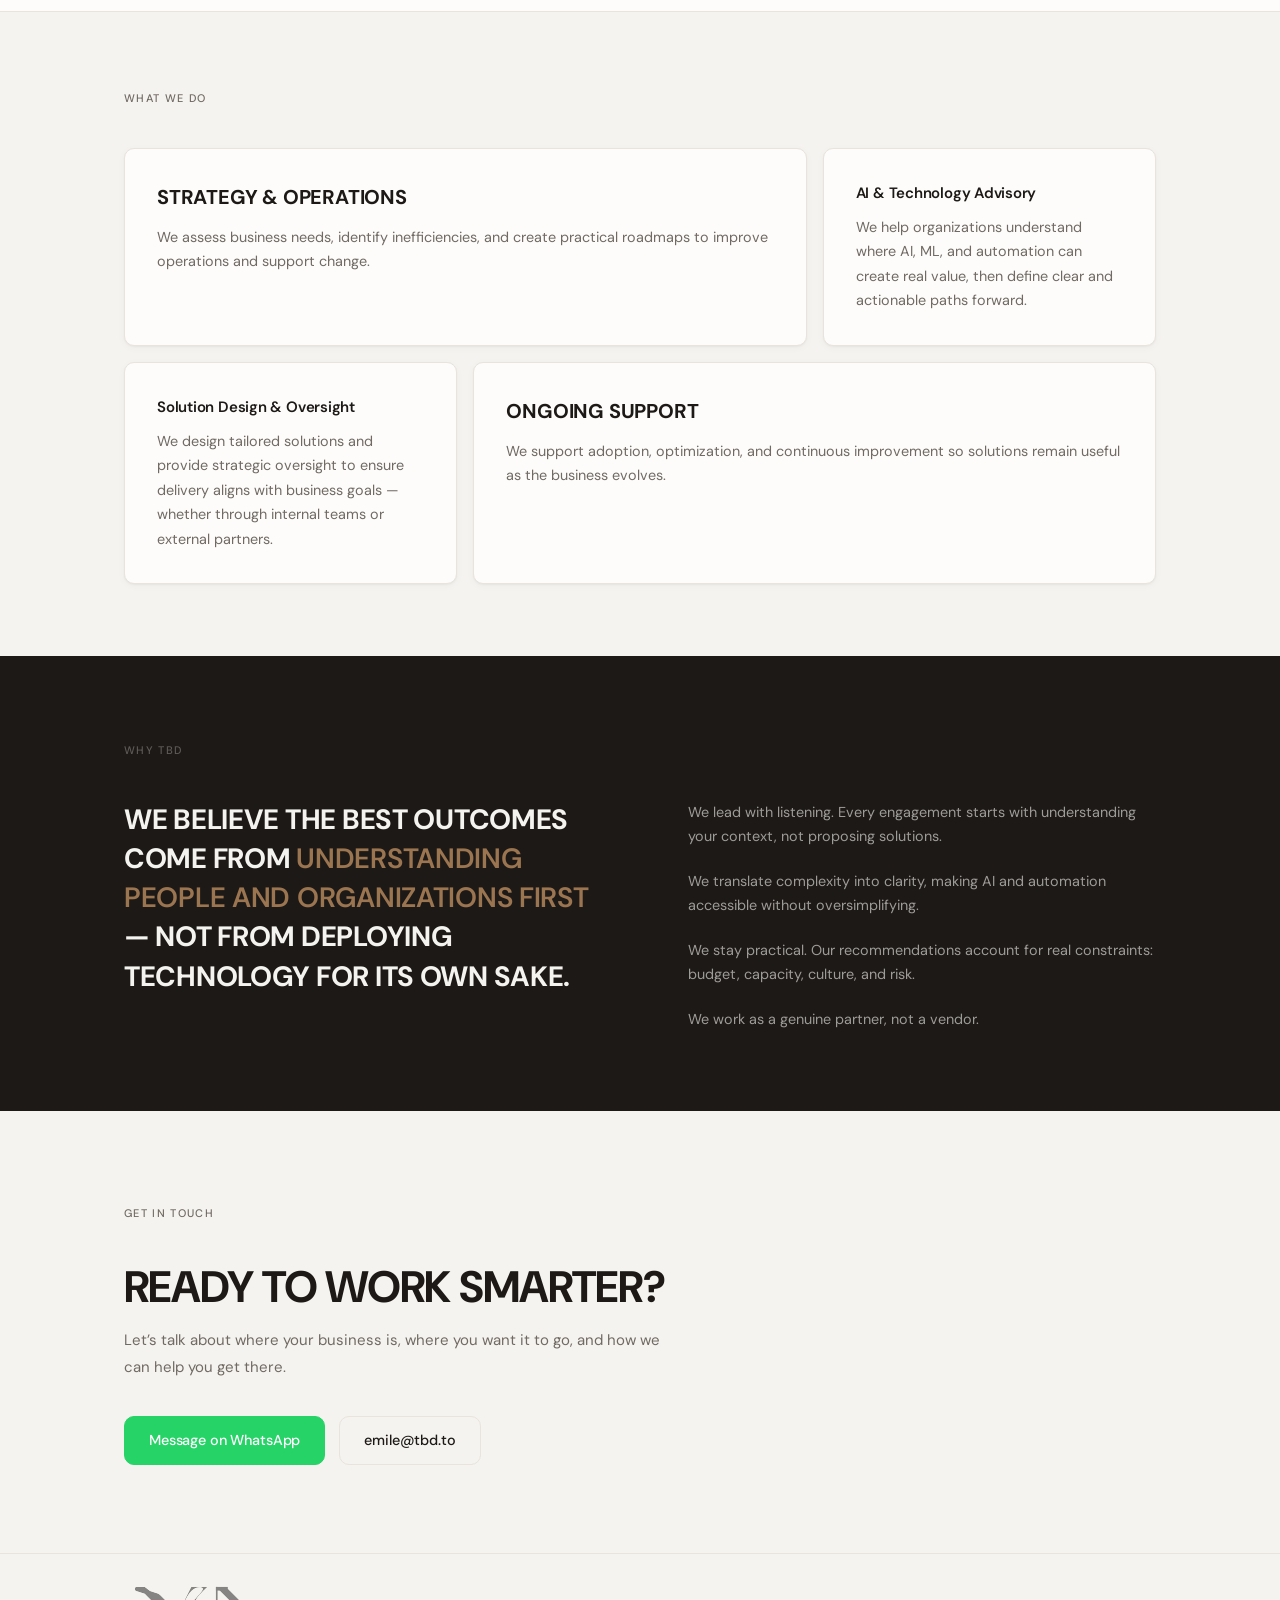
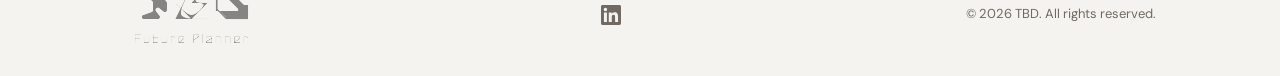
==== commit abd2dea5: "Add logo-light.svg, swap logo src on dark mode toggle" ====
--- a/index.html
+++ b/index.html
@@ -175,11 +175,19 @@
   </footer>
 
   <script>
+    function applyTheme(theme) {
+      document.documentElement.setAttribute('data-theme', theme);
+      var isDark = theme === 'dark';
+      document.querySelectorAll('.nav-logo-img, .footer-logo-img').forEach(function(img) {
+        img.src = isDark ? 'logo-light.svg' : 'logo.svg';
+      });
+    }
     document.getElementById('theme-toggle').addEventListener('click', function(){
       var next = document.documentElement.getAttribute('data-theme') === 'dark' ? 'light' : 'dark';
-      document.documentElement.setAttribute('data-theme', next);
+      applyTheme(next);
       localStorage.setItem('theme', next);
     });
+    applyTheme(document.documentElement.getAttribute('data-theme'));
   </script>
 </body>
 </html>
--- a/styles.css
+++ b/styles.css
@@ -450,21 +450,19 @@
 /* ── THEME TOGGLE ── */
 .theme-toggle {
   position: fixed;
-  top: 1.375rem;
+  top: 1.5rem;
   right: 1.5rem;
   z-index: 200;
-  width: 40px;
-  height: 22px;
-  background: var(--muted);
-  border-radius: 11px;
-  border: none;
+  width: 48px;
+  height: 26px;
+  background: transparent;
+  border-radius: 13px;
+  border: 2px solid var(--muted);
   cursor: pointer;
-  transition: background 0.25s;
+  transition: border-color 0.25s;
   padding: 0;
-  opacity: 0.55;
-}
-.theme-toggle:hover { opacity: 1; }
-.theme-toggle:focus-visible { outline: 2px solid var(--accent); outline-offset: 2px; }
+}
+.theme-toggle:focus-visible { outline: 2px solid var(--accent); outline-offset: 3px; }
 .theme-toggle::after {
   content: '';
   position: absolute;
@@ -473,8 +471,26 @@
   width: 16px;
   height: 16px;
   border-radius: 50%;
-  background: #fff;
-  transition: transform 0.25s;
-}
-[data-theme="dark"] .theme-toggle { background: var(--accent); }
-[data-theme="dark"] .theme-toggle::after { transform: translateX(18px); }
+  background: var(--muted);
+  transition: transform 0.25s, background 0.25s;
+}
+[data-theme="dark"] .theme-toggle {
+  border-color: rgba(245,243,239,0.5);
+}
+[data-theme="dark"] .theme-toggle::after {
+  background: rgba(245,243,239,0.5);
+  transform: translateX(22px);
+}
+
+
+[data-theme="dark"] .btn-dark {
+  color: var(--bg);
+}
+[data-theme="dark"] .btn-dark:hover,
+[data-theme="dark"] .btn-dark:focus-visible {
+  color: #fff;
+}
+
+@media (max-width: 640px) {
+  .theme-toggle { top: 0.625rem; }
+}
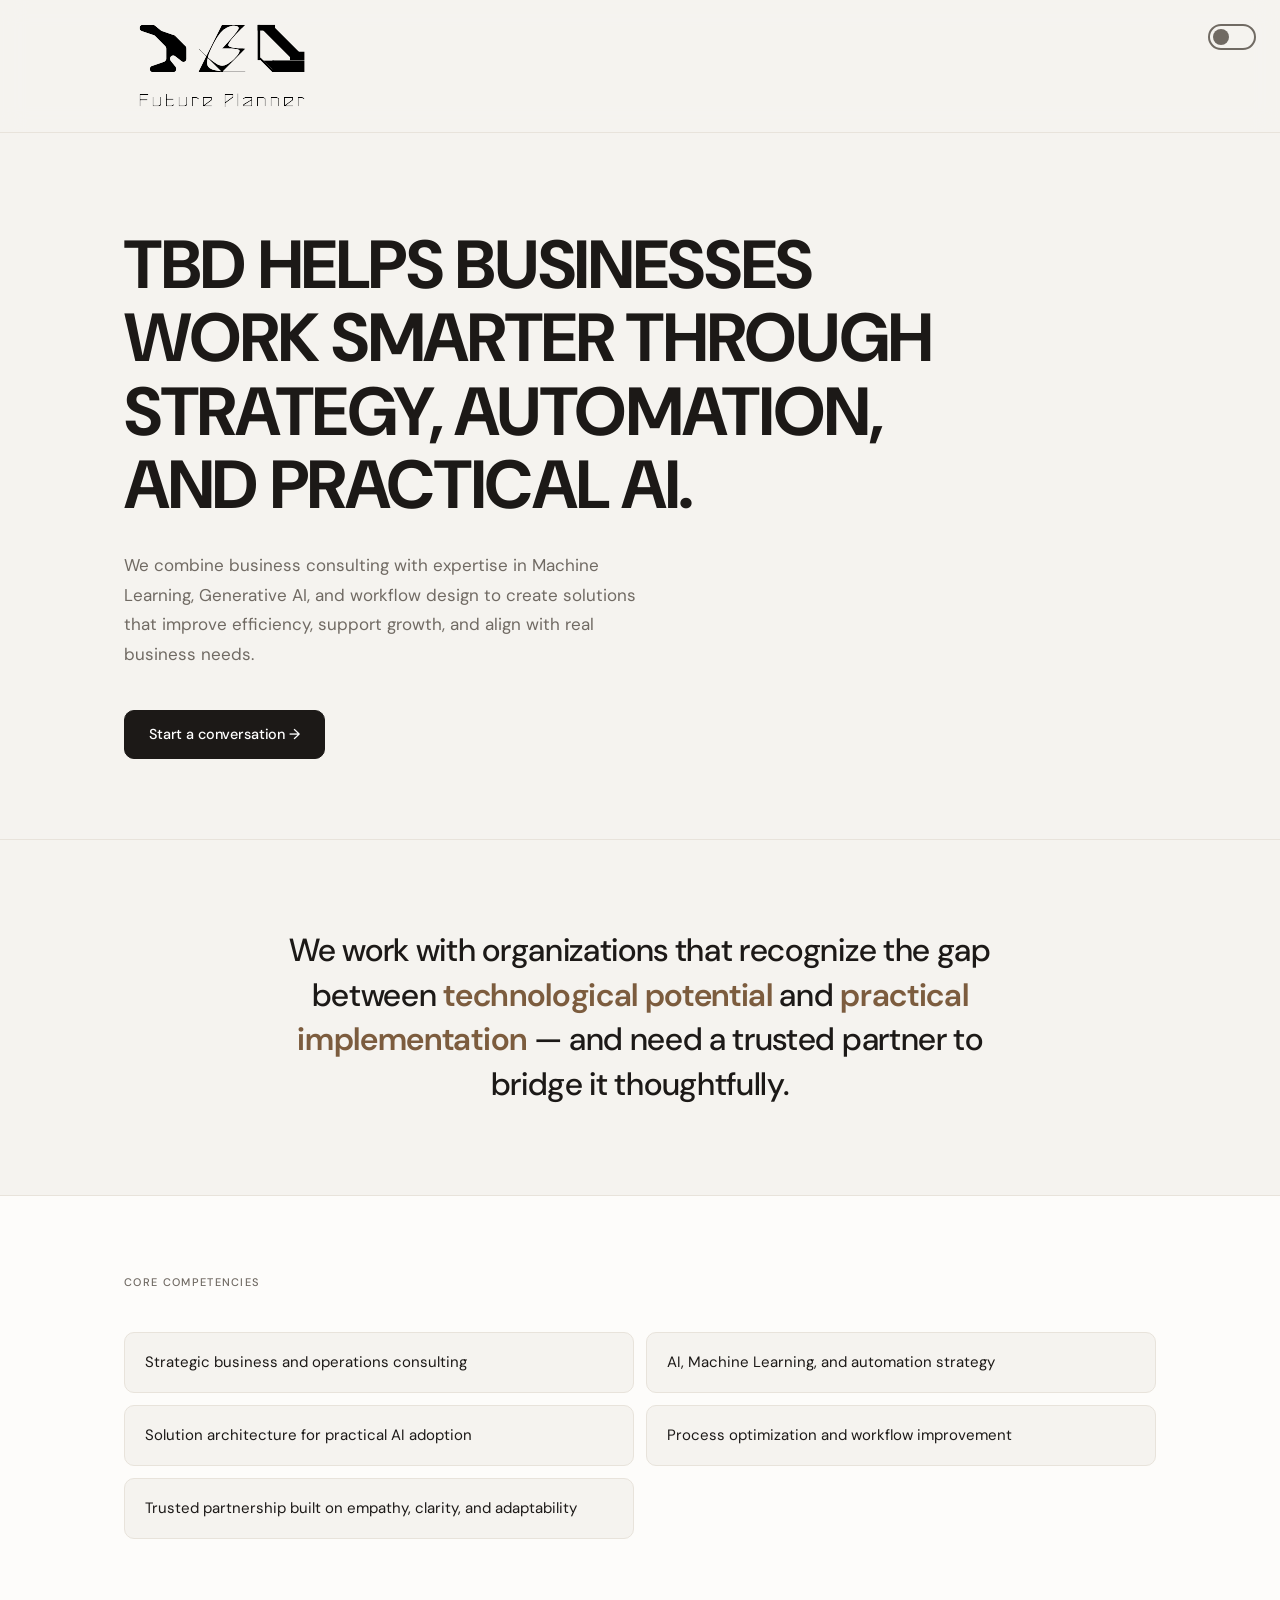
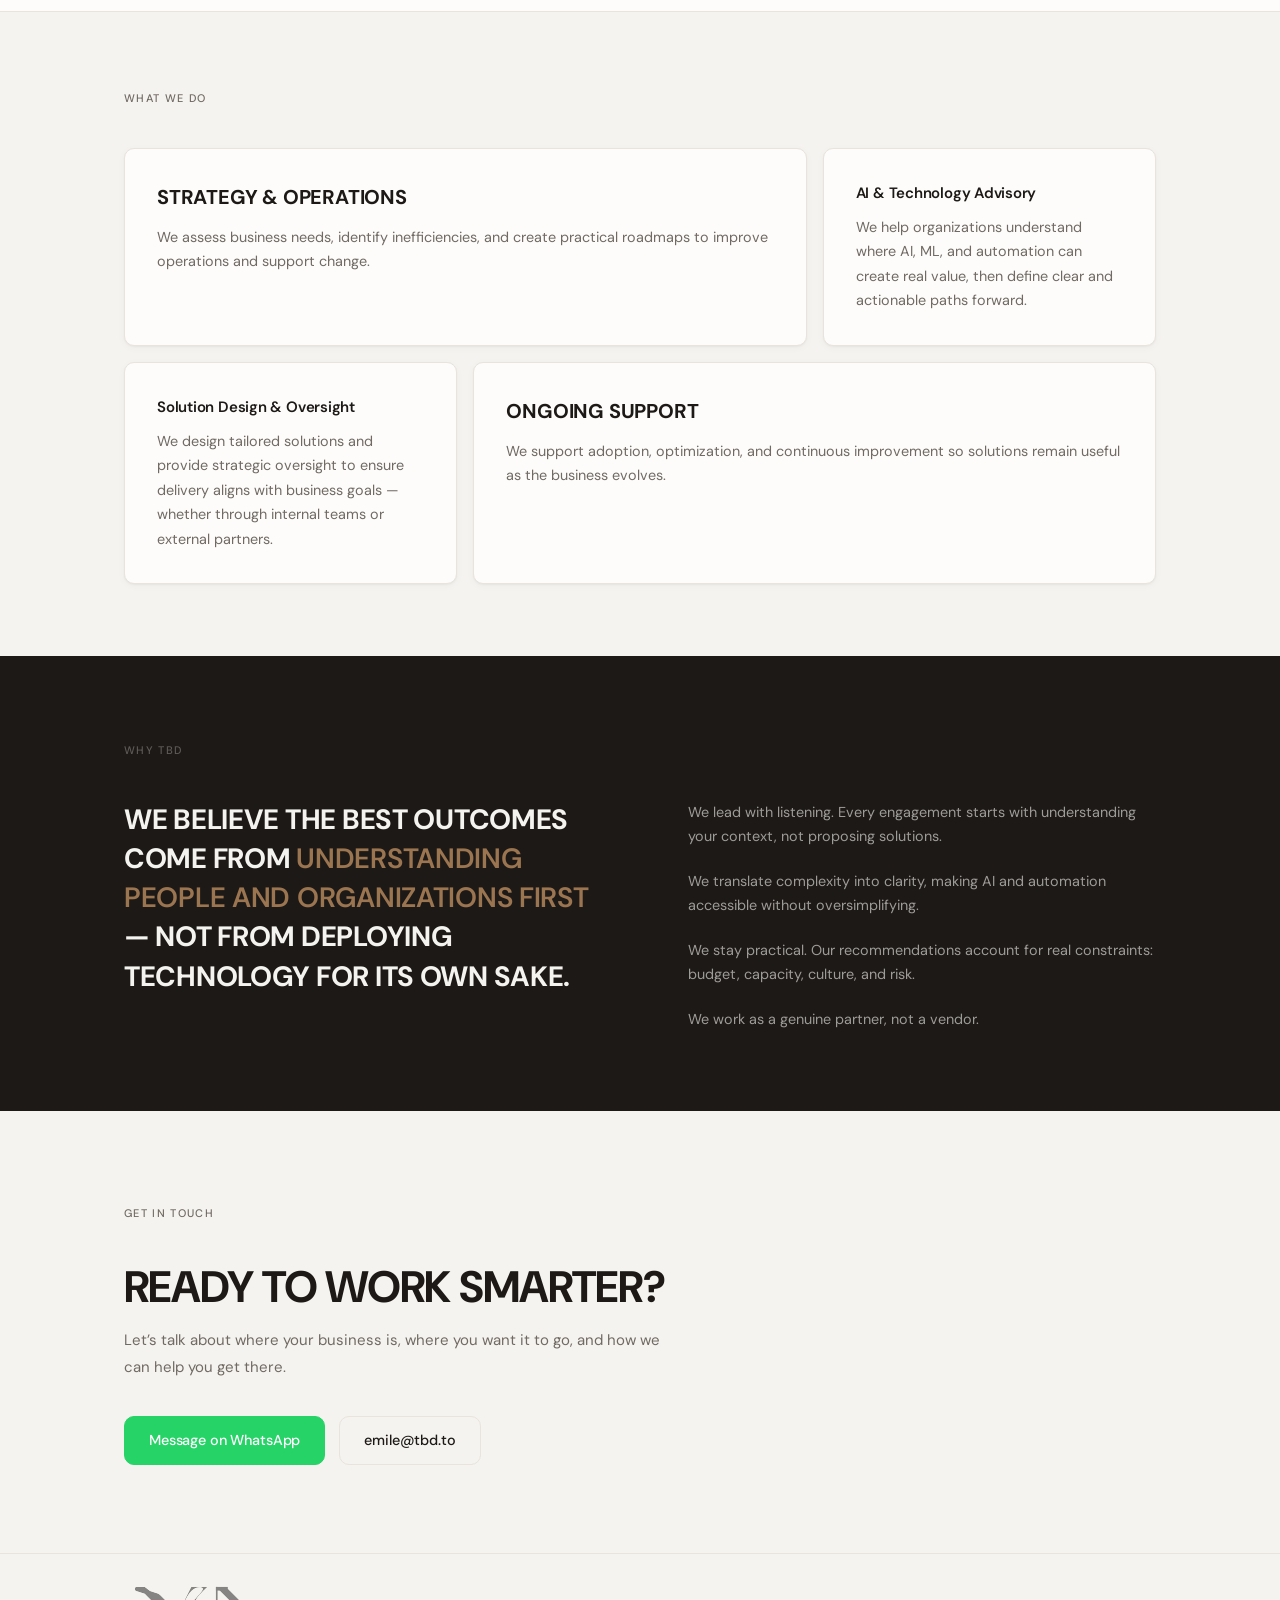
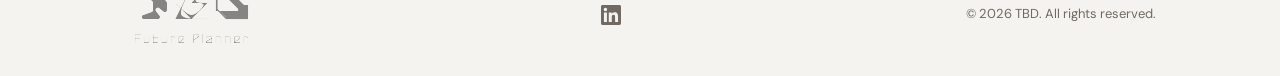
==== commit c5681e86: "Remove Start a conversation button from header nav Co-Authored-By: Claude Opus 4.8 <noreply@anthropi" ====
--- a/index.html
+++ b/index.html
@@ -28,7 +28,6 @@
         <a href="/" class="nav-logo" aria-label="TBD home">
           <img src="logo.svg" alt="TBD" class="nav-logo-img" width="243" height="122">
         </a>
-        <a href="#contact" class="nav-cta">Start a conversation</a>
       </div>
     </div>
   </nav>
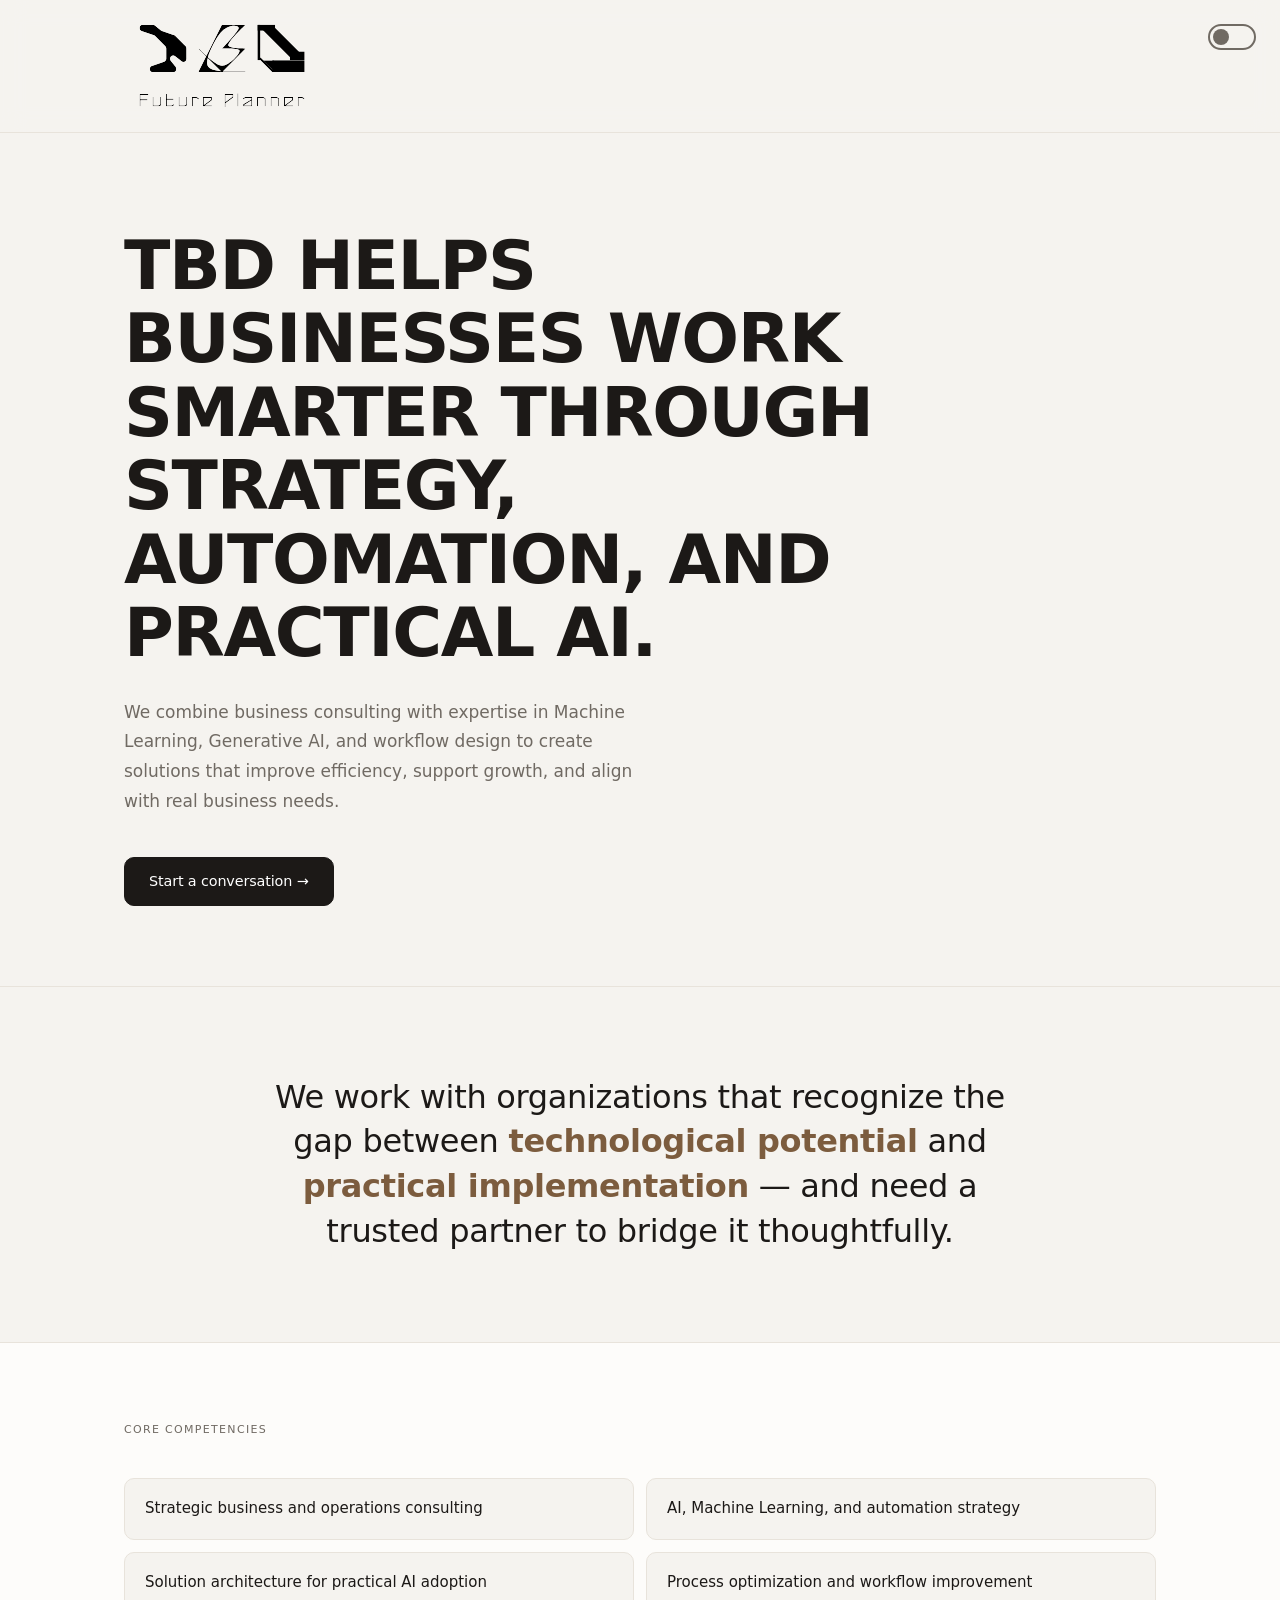
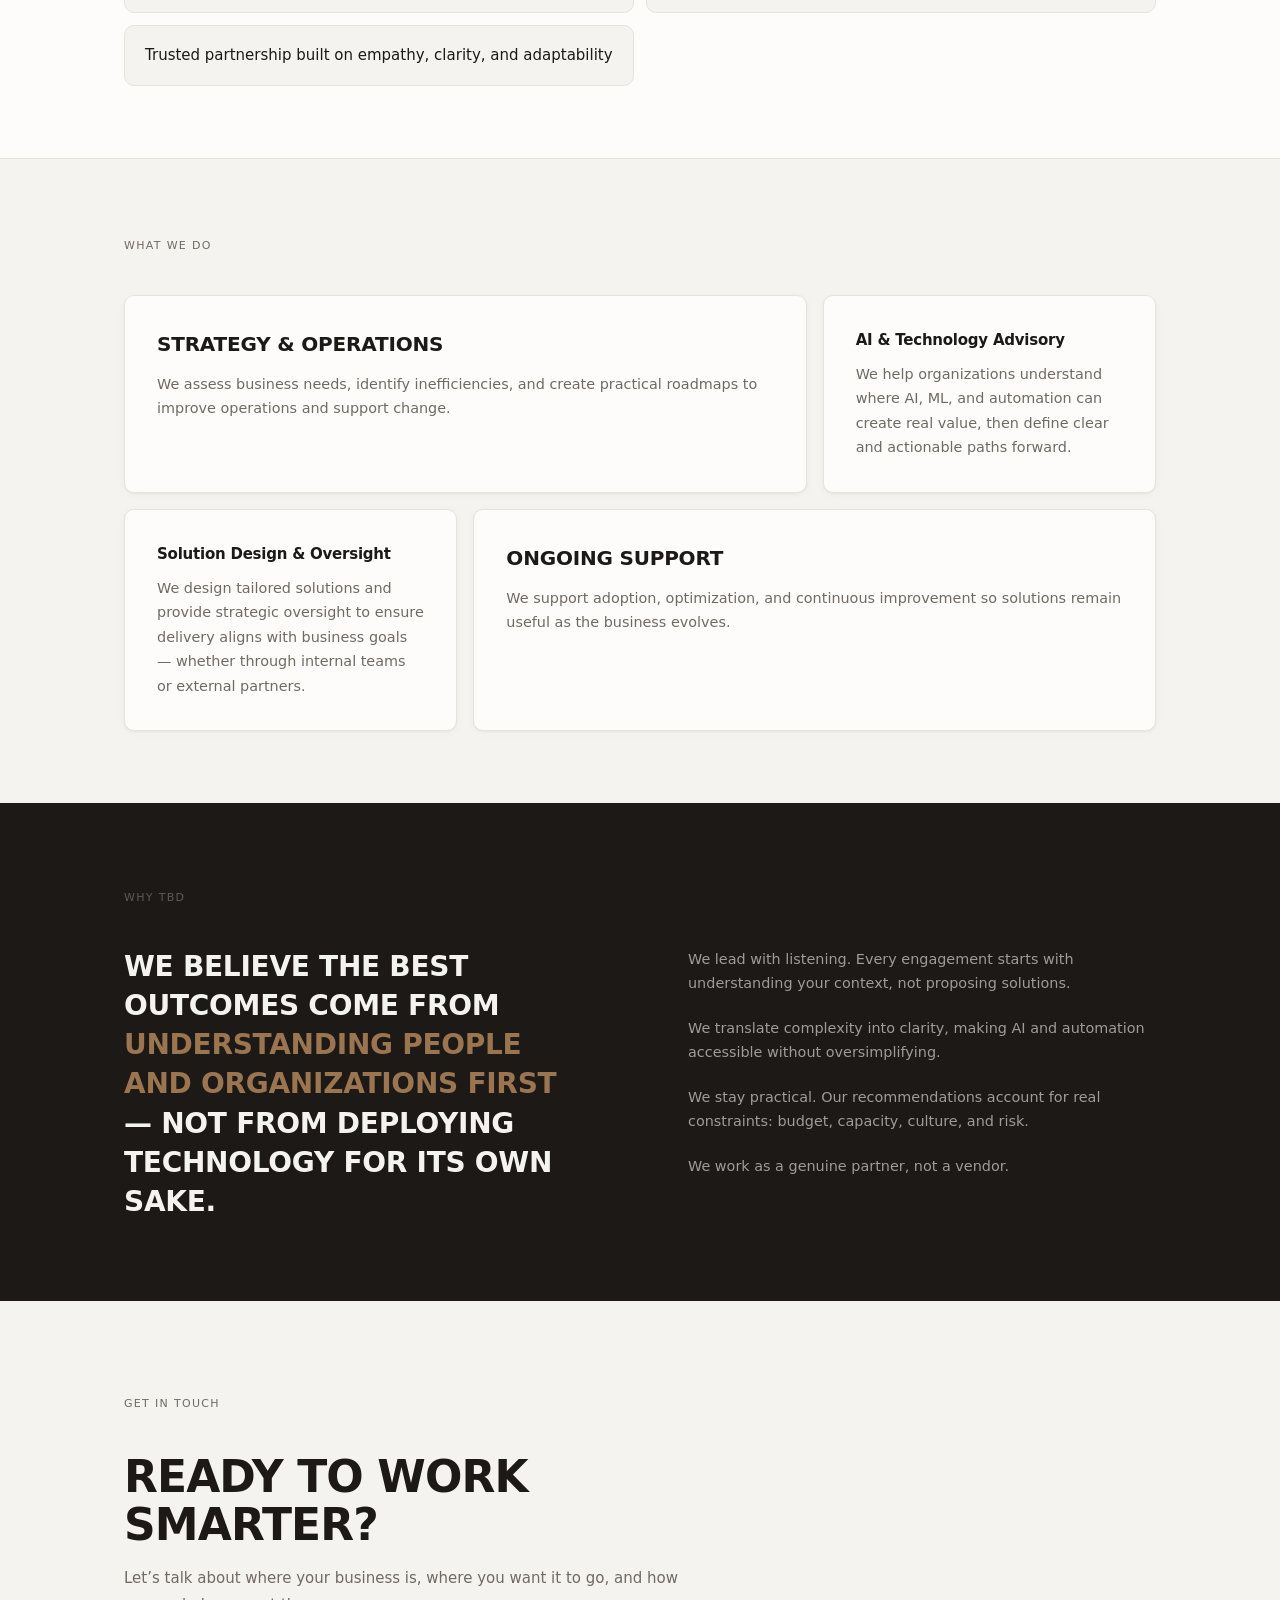
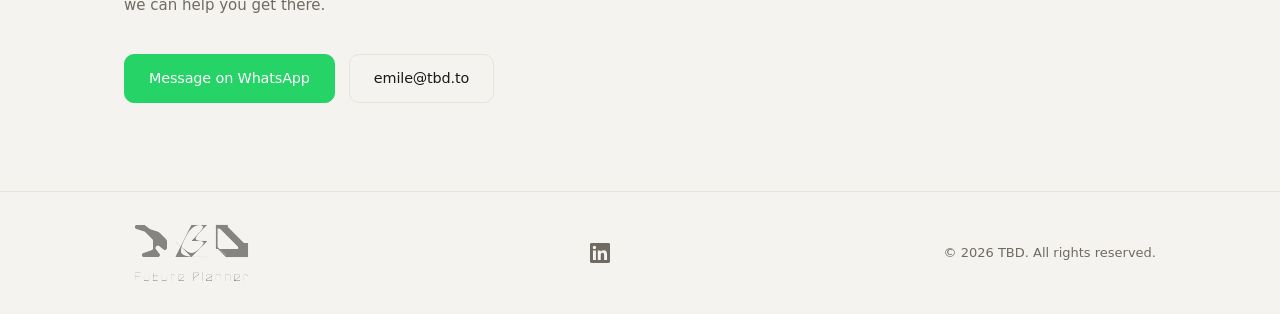
==== commit 66653dfb: "Add security headers and self-host DM Sans Two changes, both aimed at what a visitor is exposed to. " ====
--- a/index.html
+++ b/index.html
@@ -8,9 +8,7 @@
   <meta property="og:title" content="TBD &#8212; Strategic Consulting">
   <meta property="og:description" content="Strategy, automation, and practical AI for organizations that want to work smarter.">
   <meta property="og:type" content="website">
-  <link rel="preconnect" href="https://fonts.googleapis.com">
-  <link rel="preconnect" href="https://fonts.gstatic.com" crossorigin>
-  <link href="https://fonts.googleapis.com/css2?family=DM+Sans:wght@300;400;500;700&display=swap" rel="stylesheet">
+  <link rel="preload" href="/dmsans-latin.woff2" as="font" type="font/woff2" crossorigin>
   <link rel="stylesheet" href="styles.css">
   <script>
     (function(){
--- a/styles.css
+++ b/styles.css
@@ -1,3 +1,24 @@
+/* ── FONTS ──
+   DM Sans, self-hosted. Variable font (wght 100–1000), so one file per
+   subset covers every weight the site uses. */
+@font-face {
+  font-family: 'DM Sans';
+  font-style: normal;
+  font-weight: 100 1000;
+  font-display: swap;
+  src: url('/dmsans-latin.woff2') format('woff2');
+  unicode-range: U+0000-00FF, U+0131, U+0152-0153, U+02BB-02BC, U+02C6, U+02DA, U+02DC, U+0304, U+0308, U+0329, U+2000-206F, U+20AC, U+2122, U+2191, U+2193, U+2212, U+2215, U+FEFF, U+FFFD;
+}
+
+@font-face {
+  font-family: 'DM Sans';
+  font-style: normal;
+  font-weight: 100 1000;
+  font-display: swap;
+  src: url('/dmsans-latin-ext.woff2') format('woff2');
+  unicode-range: U+0100-02BA, U+02BD-02C5, U+02C7-02CC, U+02CE-02D7, U+02DD-02FF, U+0304, U+0308, U+0329, U+1D00-1DBF, U+1E00-1E9F, U+1EF2-1EFF, U+2020, U+20A0-20AB, U+20AD-20C0, U+2113, U+2C60-2C7F, U+A720-A7FF;
+}
+
 /* ── DESIGN TOKENS ── */
 :root {
   --bg:           #F5F3EF;
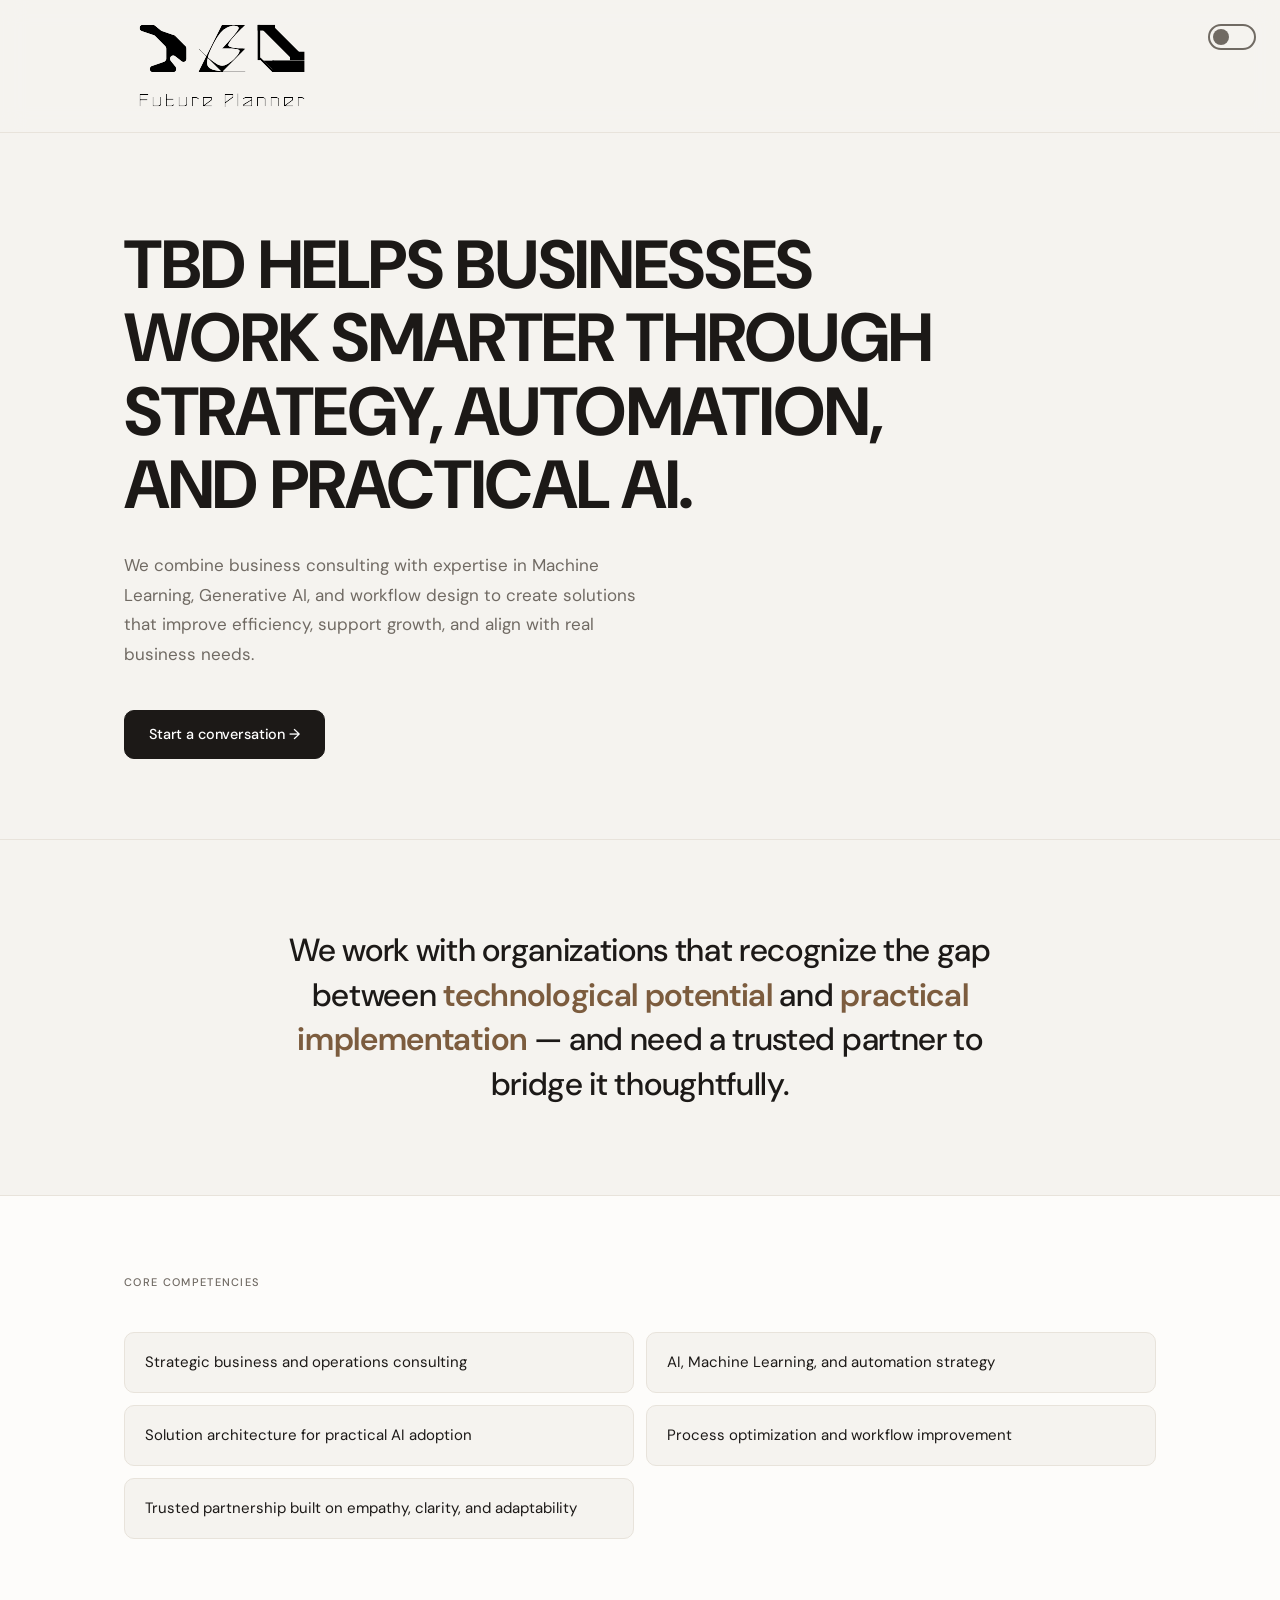
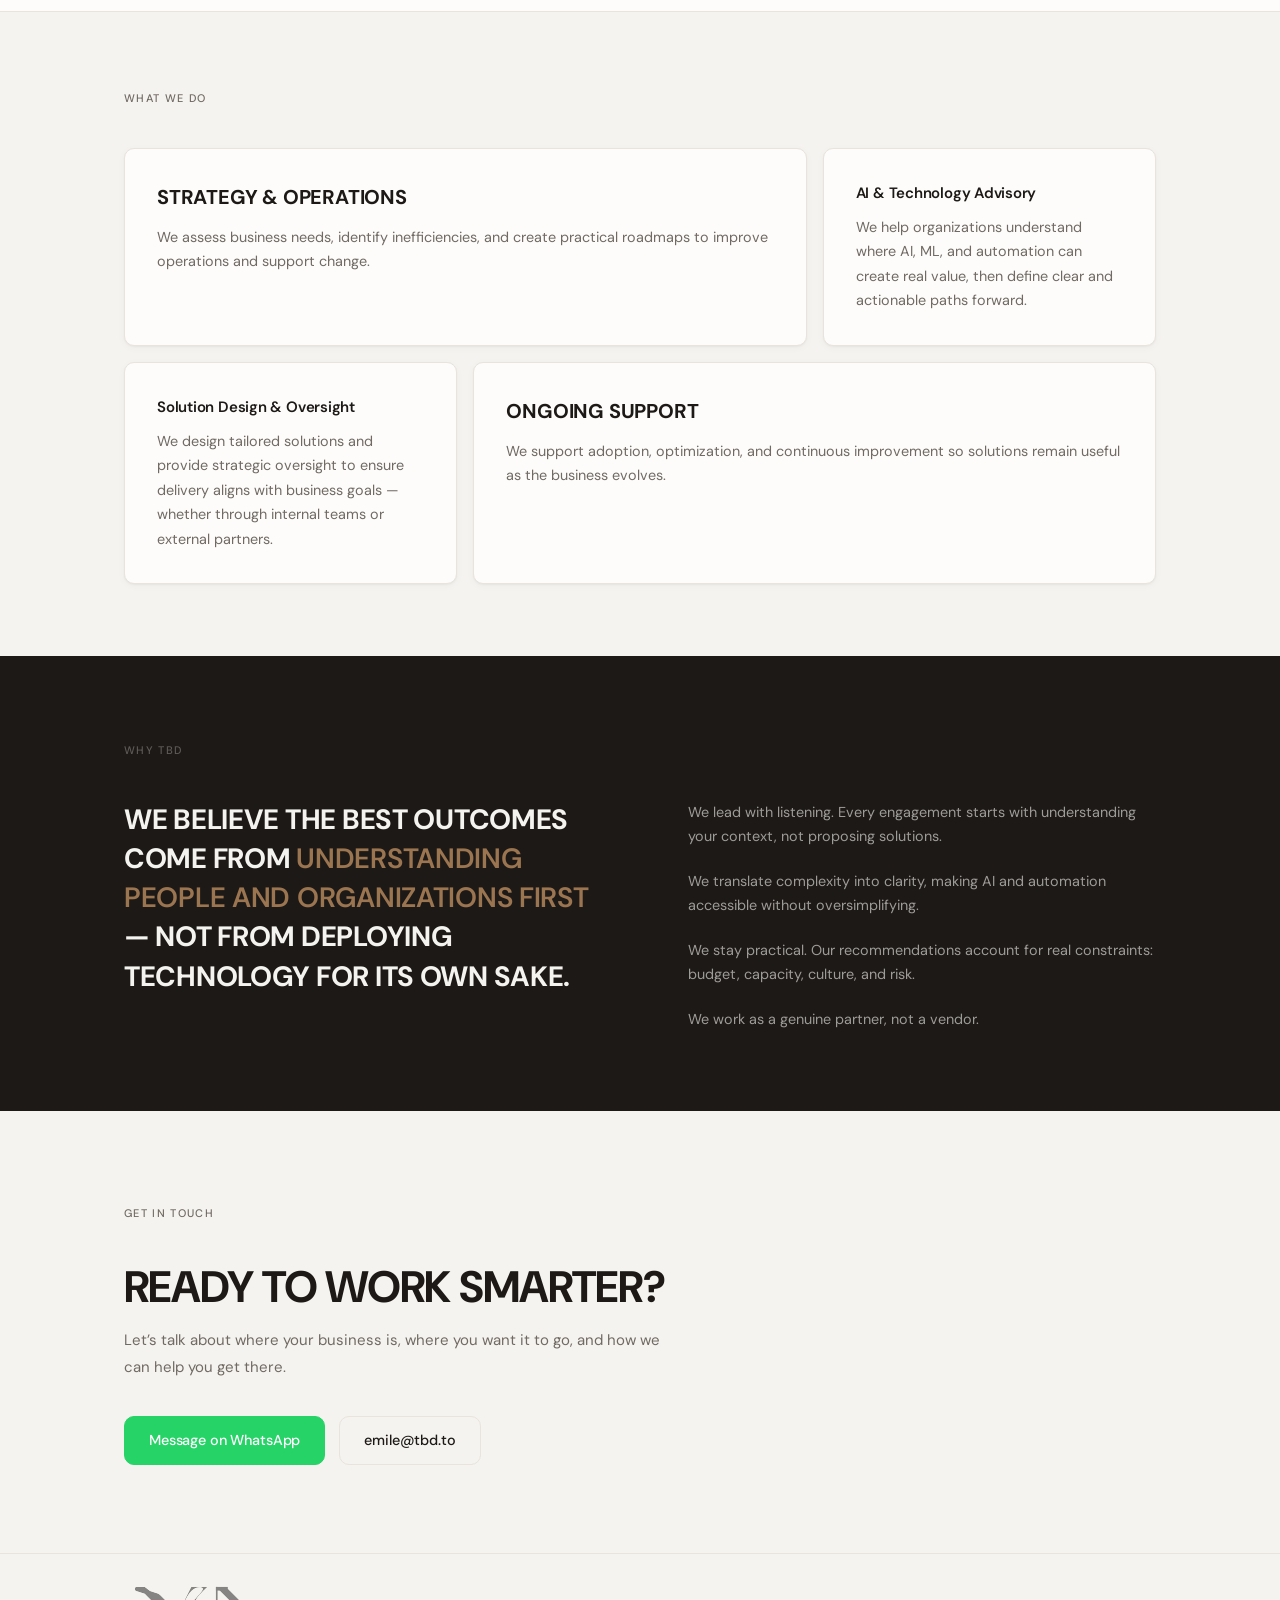
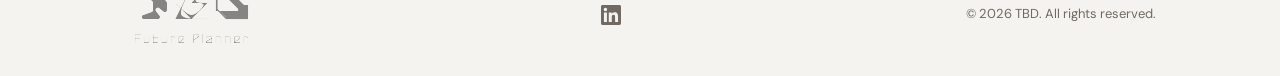
==== commit e5e51f45: "Revert "Add security headers and self-host DM Sans" This reverts commit 66653dfb09761769d883ea86645a" ====
--- a/index.html
+++ b/index.html
@@ -8,7 +8,9 @@
   <meta property="og:title" content="TBD &#8212; Strategic Consulting">
   <meta property="og:description" content="Strategy, automation, and practical AI for organizations that want to work smarter.">
   <meta property="og:type" content="website">
-  <link rel="preload" href="/dmsans-latin.woff2" as="font" type="font/woff2" crossorigin>
+  <link rel="preconnect" href="https://fonts.googleapis.com">
+  <link rel="preconnect" href="https://fonts.gstatic.com" crossorigin>
+  <link href="https://fonts.googleapis.com/css2?family=DM+Sans:wght@300;400;500;700&display=swap" rel="stylesheet">
   <link rel="stylesheet" href="styles.css">
   <script>
     (function(){
--- a/styles.css
+++ b/styles.css
@@ -1,24 +1,3 @@
-/* ── FONTS ──
-   DM Sans, self-hosted. Variable font (wght 100–1000), so one file per
-   subset covers every weight the site uses. */
-@font-face {
-  font-family: 'DM Sans';
-  font-style: normal;
-  font-weight: 100 1000;
-  font-display: swap;
-  src: url('/dmsans-latin.woff2') format('woff2');
-  unicode-range: U+0000-00FF, U+0131, U+0152-0153, U+02BB-02BC, U+02C6, U+02DA, U+02DC, U+0304, U+0308, U+0329, U+2000-206F, U+20AC, U+2122, U+2191, U+2193, U+2212, U+2215, U+FEFF, U+FFFD;
-}
-
-@font-face {
-  font-family: 'DM Sans';
-  font-style: normal;
-  font-weight: 100 1000;
-  font-display: swap;
-  src: url('/dmsans-latin-ext.woff2') format('woff2');
-  unicode-range: U+0100-02BA, U+02BD-02C5, U+02C7-02CC, U+02CE-02D7, U+02DD-02FF, U+0304, U+0308, U+0329, U+1D00-1DBF, U+1E00-1E9F, U+1EF2-1EFF, U+2020, U+20A0-20AB, U+20AD-20C0, U+2113, U+2C60-2C7F, U+A720-A7FF;
-}
-
 /* ── DESIGN TOKENS ── */
 :root {
   --bg:           #F5F3EF;
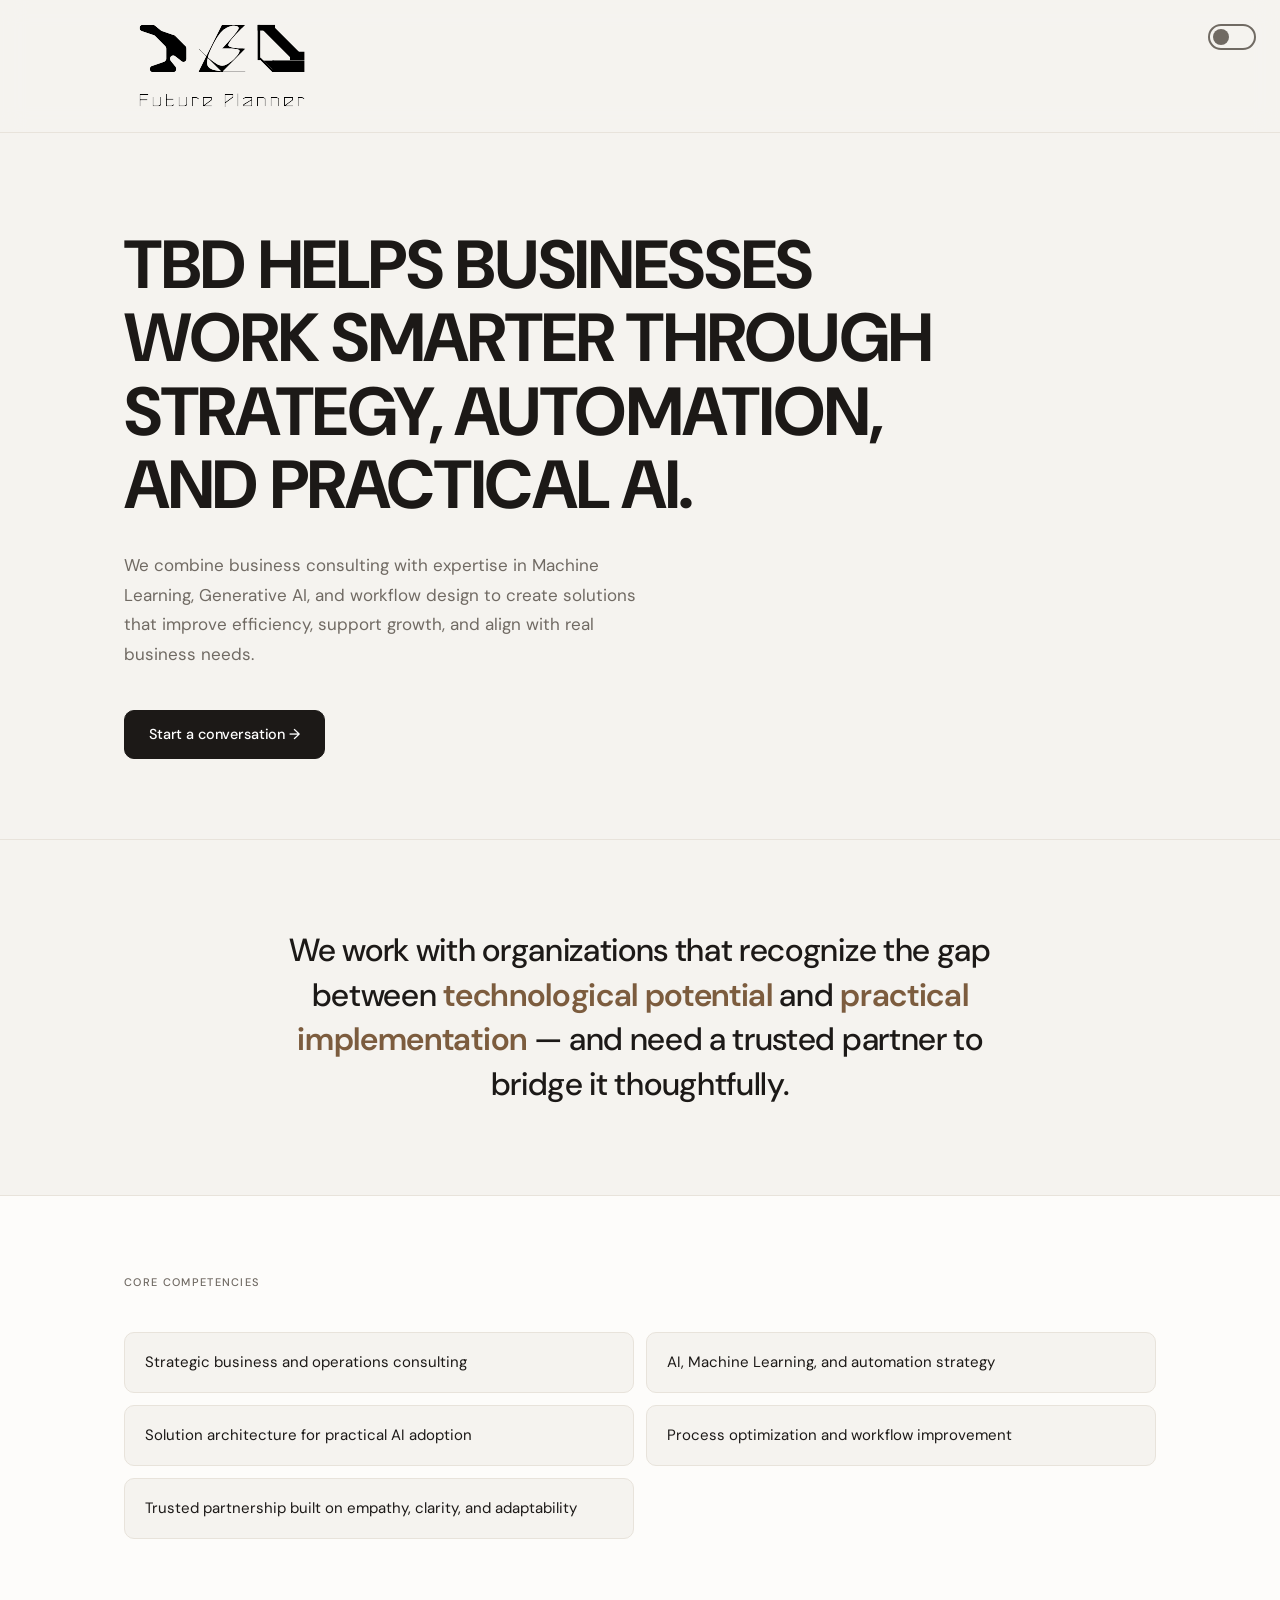
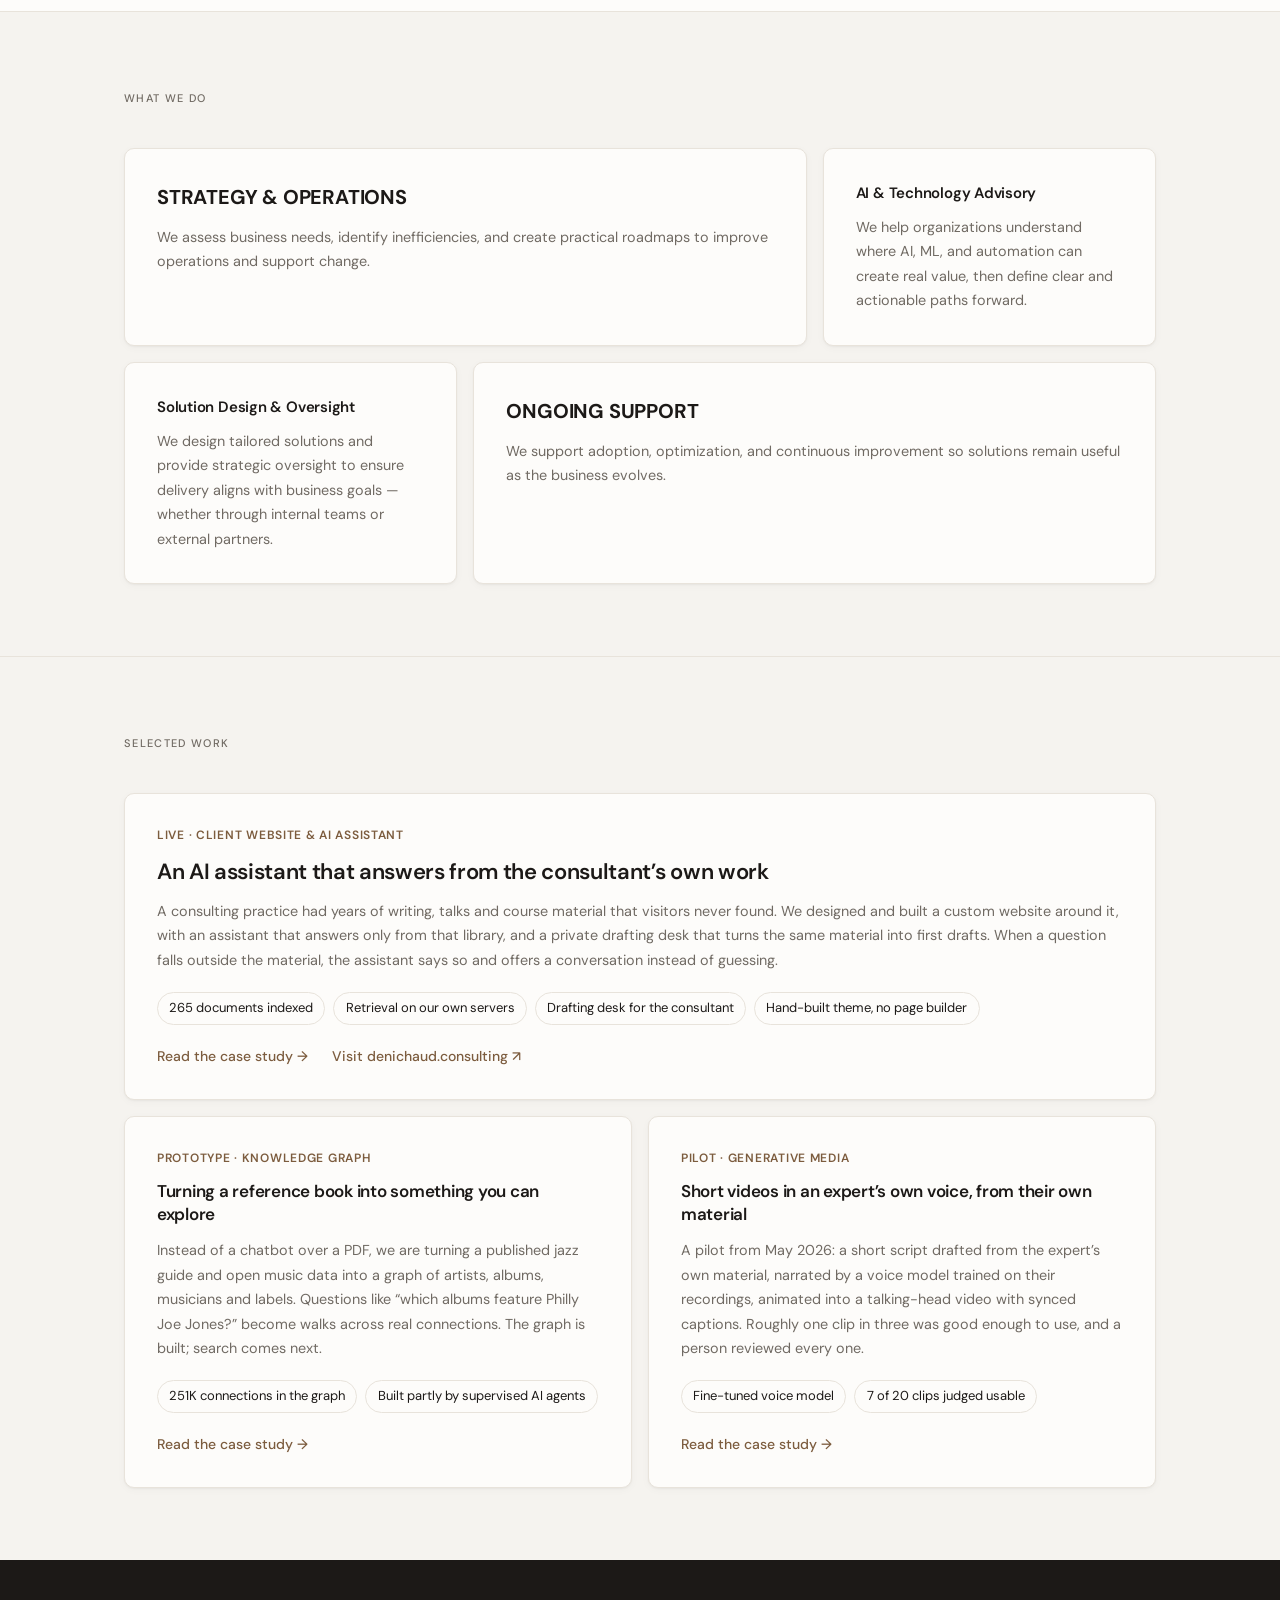
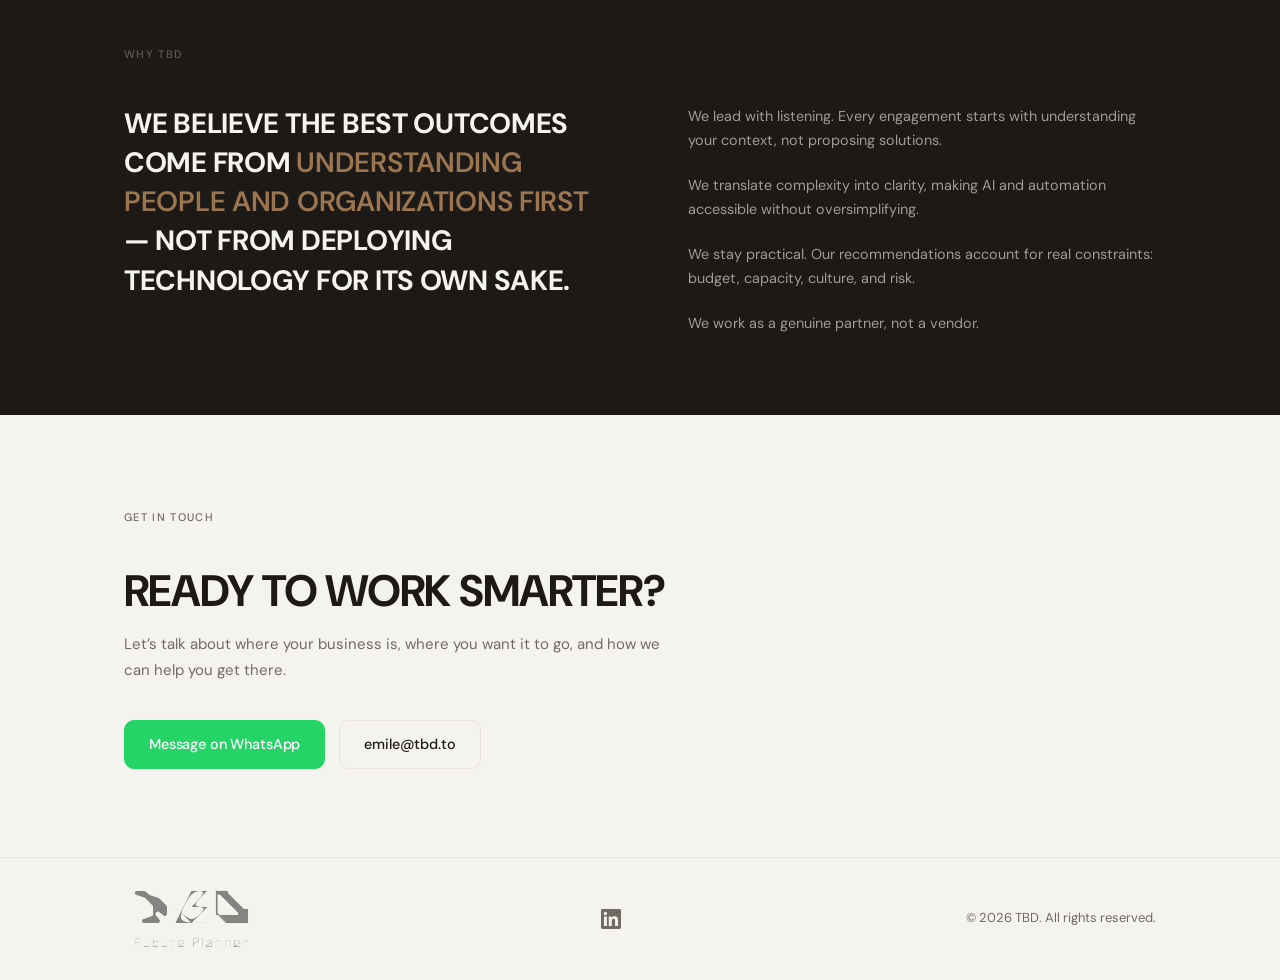
==== commit 1676769c: "Add Selected Work section and three case-study pages - Homepage: Selected Work cards (RAG assistant," ====
--- a/index.html
+++ b/index.html
@@ -116,6 +116,49 @@
       </div>
     </section>
 
+    <div class="section-rule" role="separator"></div>
+
+    <!-- Selected Work -->
+    <section class="work" aria-labelledby="work-heading">
+      <div class="container">
+        <p class="section-label" id="work-heading">Selected Work</p>
+        <div class="work-grid">
+          <article class="work-card work-card--featured">
+            <p class="work-kind">Live &middot; Client website &amp; AI assistant</p>
+            <h3>An AI assistant that answers from the consultant&#8217;s own work</h3>
+            <p>A consulting practice had years of writing, talks and course material that visitors never found. We designed and built a custom website around it, with an assistant that answers only from that library, and a private drafting desk that turns the same material into first drafts. When a question falls outside the material, the assistant says so and offers a conversation instead of guessing.</p>
+            <ul class="work-facts" aria-label="Key facts">
+              <li>265 documents indexed</li>
+              <li>Retrieval on our own servers</li>
+              <li>Drafting desk for the consultant</li>
+              <li>Hand-built theme, no page builder</li>
+            </ul>
+            <div class="work-links"><a class="work-link" href="/work/rag-assistant/">Read the case study &#8594;</a><a class="work-link" href="https://denichaud.consulting" target="_blank" rel="noopener">Visit denichaud.consulting &#8599;</a></div>
+          </article>
+          <article class="work-card">
+            <p class="work-kind">Prototype &middot; Knowledge graph</p>
+            <h3>Turning a reference book into something you can explore</h3>
+            <p>Instead of a chatbot over a PDF, we are turning a published jazz guide and open music data into a graph of artists, albums, musicians and labels. Questions like &#8220;which albums feature Philly Joe Jones?&#8221; become walks across real connections. The graph is built; search comes next.</p>
+            <ul class="work-facts" aria-label="Key facts">
+              <li>251K connections in the graph</li>
+              <li>Built partly by supervised AI agents</li>
+            </ul>
+            <div class="work-links"><a class="work-link" href="/work/jazz-atlas/">Read the case study &#8594;</a></div>
+          </article>
+          <article class="work-card">
+            <p class="work-kind">Pilot &middot; Generative media</p>
+            <h3>Short videos in an expert&#8217;s own voice, from their own material</h3>
+            <p>A pilot from May 2026: a short script drafted from the expert&#8217;s own material, narrated by a voice model trained on their recordings, animated into a talking-head video with synced captions. Roughly one clip in three was good enough to use, and a person reviewed every one.</p>
+            <ul class="work-facts" aria-label="Key facts">
+              <li>Fine-tuned voice model</li>
+              <li>7 of 20 clips judged usable</li>
+            </ul>
+            <div class="work-links"><a class="work-link" href="/work/voice-pipeline/">Read the case study &#8594;</a></div>
+          </article>
+        </div>
+      </div>
+    </section>
+
     <!-- Why TBD -->
     <section class="why" aria-labelledby="why-heading">
       <div class="container">
--- a/styles.css
+++ b/styles.css
@@ -279,6 +279,83 @@
   margin-bottom: 0.75rem;
 }
 
+/* ── SELECTED WORK ── */
+.work { padding: 4.5rem 0; }
+
+.work-grid {
+  display: grid;
+  gap: 1rem;
+  grid-template-columns: 1fr;
+}
+
+.work-card {
+  display: flex;
+  flex-direction: column;
+  padding: 2rem;
+  background: var(--surface);
+  border: 1px solid var(--border);
+  border-radius: var(--radius);
+  box-shadow: var(--shadow-sm);
+  transition: transform 0.22s ease, box-shadow 0.22s ease, border-color 0.22s ease;
+}
+.work-card:hover {
+  transform: translateY(-2px);
+  box-shadow: var(--shadow-md);
+  border-color: #D8D0C6;
+}
+
+.work-kind {
+  font-size: 0.75rem;
+  font-weight: 600;
+  letter-spacing: 0.06em;
+  text-transform: uppercase;
+  color: var(--accent);
+  margin-bottom: 0.75rem;
+}
+
+.work-card h3 {
+  font-size: 1.0625rem;
+  font-weight: 600;
+  letter-spacing: -0.015em;
+  line-height: 1.35;
+  margin-bottom: 0.75rem;
+  color: var(--text);
+}
+.work-card--featured h3 { font-size: 1.375rem; }
+
+.work-card p:not(.work-kind) {
+  font-size: 0.9rem;
+  color: var(--muted);
+  line-height: 1.7;
+}
+
+.work-facts {
+  list-style: none;
+  display: flex;
+  flex-wrap: wrap;
+  gap: 0.5rem;
+  margin-top: 1.25rem;
+}
+.work-facts li {
+  font-size: 0.8125rem;
+  color: var(--text);
+  padding: 0.3rem 0.7rem;
+  border: 1px solid var(--border);
+  border-radius: 999px;
+}
+
+.work-link {
+  align-self: flex-start;
+  margin-top: 1.25rem;
+  font-size: 0.875rem;
+  font-weight: 500;
+  color: var(--accent);
+  text-decoration: none;
+  transition: color 0.18s;
+}
+.work-link:hover,
+.work-link:focus-visible { color: var(--accent-h); text-decoration: underline; }
+
 /* ── WHY TBD ── */
 .why {
   padding: 5rem 0;
@@ -396,6 +473,9 @@
   .service-card:nth-child(4) {
     grid-column: span 2;
   }
+
+  .work-grid { grid-template-columns: 1fr 1fr; }
+  .work-card--featured { grid-column: span 2; }
 
   .why-inner { grid-template-columns: 1fr 1fr; gap: 6rem; align-items: start; }
 }
@@ -431,6 +511,7 @@
 [data-theme="dark"] .comp-item:hover { background: #2A2521; }
 
 [data-theme="dark"] .service-card:hover { border-color: #4A3F36; }
+[data-theme="dark"] .work-card:hover { border-color: #4A3F36; }
 
 [data-theme="dark"] .why {
   background: var(--surface);
@@ -494,3 +575,243 @@
 @media (max-width: 640px) {
   .theme-toggle { top: 0.625rem; }
 }
+
+/* ── CASE STUDIES (/work/*) ── */
+.work-more {
+  margin-top: auto;
+  padding-top: 1.25rem;
+}
+.work-card .work-link { margin-top: 0; }
+.work-links {
+  display: flex;
+  flex-wrap: wrap;
+  gap: 0.5rem 1.5rem;
+  margin-top: auto;
+  padding-top: 1.25rem;
+}
+
+.case-head { padding: 4.5rem 0 3rem; }
+.case-back {
+  display: inline-block;
+  font-size: 0.8125rem;
+  color: var(--muted);
+  text-decoration: none;
+  margin-bottom: 2.5rem;
+  transition: color 0.18s;
+}
+.case-back:hover,
+.case-back:focus-visible { color: var(--accent); }
+.case-head h1 {
+  font-family: var(--font-display);
+  font-size: clamp(1.875rem, 4.2vw, 3rem);
+  font-weight: 700;
+  line-height: 1.1;
+  letter-spacing: -0.02em;
+  max-width: 820px;
+  margin-bottom: 1.25rem;
+}
+.case-lede {
+  font-size: clamp(0.9375rem, 1.8vw, 1.0625rem);
+  color: var(--muted);
+  max-width: 640px;
+  line-height: 1.75;
+}
+
+.case-stats {
+  display: grid;
+  grid-template-columns: repeat(2, 1fr);
+  gap: 1rem;
+  margin-top: 2.5rem;
+}
+.case-stat {
+  padding: 1.25rem 1.25rem 1.1rem;
+  background: var(--surface);
+  border: 1px solid var(--border);
+  border-radius: var(--radius);
+}
+.case-stat b {
+  display: block;
+  font-size: 1.625rem;
+  font-weight: 700;
+  letter-spacing: -0.02em;
+  line-height: 1.1;
+}
+.case-stat span {
+  display: block;
+  margin-top: 0.35rem;
+  font-size: 0.8125rem;
+  color: var(--muted);
+  line-height: 1.45;
+}
+
+.case-section { padding: 3.5rem 0; }
+.case-section h2 {
+  font-size: 1.375rem;
+  font-weight: 700;
+  letter-spacing: -0.015em;
+  line-height: 1.25;
+  margin-bottom: 1rem;
+}
+.case-prose { max-width: 680px; }
+.case-prose p,
+.case-prose li {
+  font-size: 0.9625rem;
+  color: var(--muted);
+  line-height: 1.8;
+}
+.case-prose p + p { margin-top: 1rem; }
+.case-prose strong { color: var(--text); font-weight: 600; }
+.case-prose ul { padding-left: 1.1rem; margin-top: 1rem; }
+.case-prose li + li { margin-top: 0.5rem; }
+
+.case-figure {
+  margin-top: 2rem;
+  padding: 1.5rem;
+  background: var(--surface);
+  border: 1px solid var(--border);
+  border-radius: var(--radius);
+  box-shadow: var(--shadow-sm);
+}
+.case-figure svg { display: block; width: 100%; height: auto; }
+.case-figure figcaption {
+  margin-top: 1rem;
+  font-size: 0.8125rem;
+  color: var(--muted);
+  line-height: 1.6;
+  max-width: 680px;
+}
+.case-legend {
+  display: flex;
+  flex-wrap: wrap;
+  gap: 0.5rem 1.25rem;
+  margin-top: 1rem;
+  font-size: 0.8125rem;
+  color: var(--muted);
+}
+.case-legend i {
+  display: inline-block;
+  width: 9px;
+  height: 9px;
+  margin-right: 0.4rem;
+  vertical-align: 0.05em;
+  border-radius: 50%;
+}
+.case-legend .k-dot  { background: var(--muted); opacity: 0.6; }
+.case-legend .k-hit  { background: var(--hit);  transform: rotate(45deg); border-radius: 1px; }
+.case-legend .k-weak { background: var(--weak); transform: rotate(45deg); border-radius: 1px; }
+.case-legend .k-miss { background: var(--miss); transform: rotate(45deg); border-radius: 1px; }
+
+/* Lessons: numbered list of decisions */
+.case-points {
+  display: grid;
+  gap: 1rem;
+  margin-top: 1.75rem;
+  list-style: none;
+}
+.case-points li {
+  padding: 1.5rem;
+  background: var(--surface);
+  border: 1px solid var(--border);
+  border-radius: var(--radius);
+}
+.case-points h3 {
+  font-size: 0.9375rem;
+  font-weight: 600;
+  margin-bottom: 0.5rem;
+}
+.case-points p {
+  font-size: 0.875rem;
+  color: var(--muted);
+  line-height: 1.7;
+}
+
+.case-stack { margin-top: 1.5rem; }
+
+.case-next {
+  display: flex;
+  flex-wrap: wrap;
+  justify-content: space-between;
+  gap: 1rem;
+  padding: 2rem 0;
+}
+.case-next a {
+  font-size: 0.9375rem;
+  font-weight: 500;
+  color: var(--accent);
+  text-decoration: none;
+}
+.case-next a:hover,
+.case-next a:focus-visible { color: var(--accent-h); text-decoration: underline; }
+
+/* Diagrams and the corpus map: themed through variables */
+:root {
+  --hit:  #3E6FA8;
+  --weak: #B08A3E;
+  --miss: #B4473C;
+}
+[data-theme="dark"] {
+  --hit:  #6F9BD1;
+  --weak: #D1A859;
+  --miss: #DC6F62;
+}
+.dg-box  { fill: var(--bg); stroke: var(--border); stroke-width: 1.5; }
+.dg-box--accent { stroke: var(--accent); }
+.dg-text { fill: var(--text); font: 600 14px var(--font); }
+.dg-sub  { fill: var(--muted); font: 400 12px var(--font); }
+.dg-line { stroke: var(--muted); stroke-width: 1.5; fill: none; opacity: 0.7; }
+.dg-arrow { fill: var(--muted); opacity: 0.7; }
+.dg-dot  { fill: var(--accent); }
+
+.lv-dots circle { fill: var(--muted); opacity: 0.35; }
+.lv-labels text { fill: var(--text); font: 600 12px var(--font); }
+.lv-hit  { fill: var(--hit); }
+.lv-weak { fill: var(--weak); }
+.lv-miss { fill: var(--miss); }
+.lv-qs path { stroke: var(--surface); stroke-width: 1.5; }
+
+@media (min-width: 720px) {
+  .case-stats { grid-template-columns: repeat(4, 1fr); }
+  .case-points { grid-template-columns: 1fr 1fr; }
+}
+
+/* Flow diagrams: numbered steps that wrap at any width */
+.flow {
+  list-style: none;
+  display: grid;
+  gap: 0.75rem;
+  counter-reset: flow;
+}
+.flow li {
+  position: relative;
+  padding: 1rem 1.1rem 1rem 3rem;
+  background: var(--bg);
+  border: 1px solid var(--border);
+  border-radius: var(--radius);
+  counter-increment: flow;
+}
+.flow li::before {
+  content: counter(flow);
+  position: absolute;
+  left: 1rem;
+  top: 1rem;
+  width: 1.375rem;
+  height: 1.375rem;
+  border-radius: 50%;
+  background: var(--accent);
+  color: var(--surface);
+  font-size: 0.75rem;
+  font-weight: 700;
+  line-height: 1.375rem;
+  text-align: center;
+}
+.flow b { display: block; font-size: 0.9rem; font-weight: 600; }
+.flow span { display: block; margin-top: 0.2rem; font-size: 0.8125rem; color: var(--muted); line-height: 1.55; }
+.flow li.flow-alt { border-style: dashed; }
+.flow li.flow-alt::before { background: var(--muted); }
+
+@media (min-width: 720px) {
+  .flow--3 { grid-template-columns: repeat(3, 1fr); }
+  .flow--5 { grid-template-columns: repeat(5, 1fr); }
+  .flow--5 li, .flow--3 li { padding: 3rem 1.1rem 1.1rem; }
+  .flow--5 li::before, .flow--3 li::before { top: 1rem; }
+}
